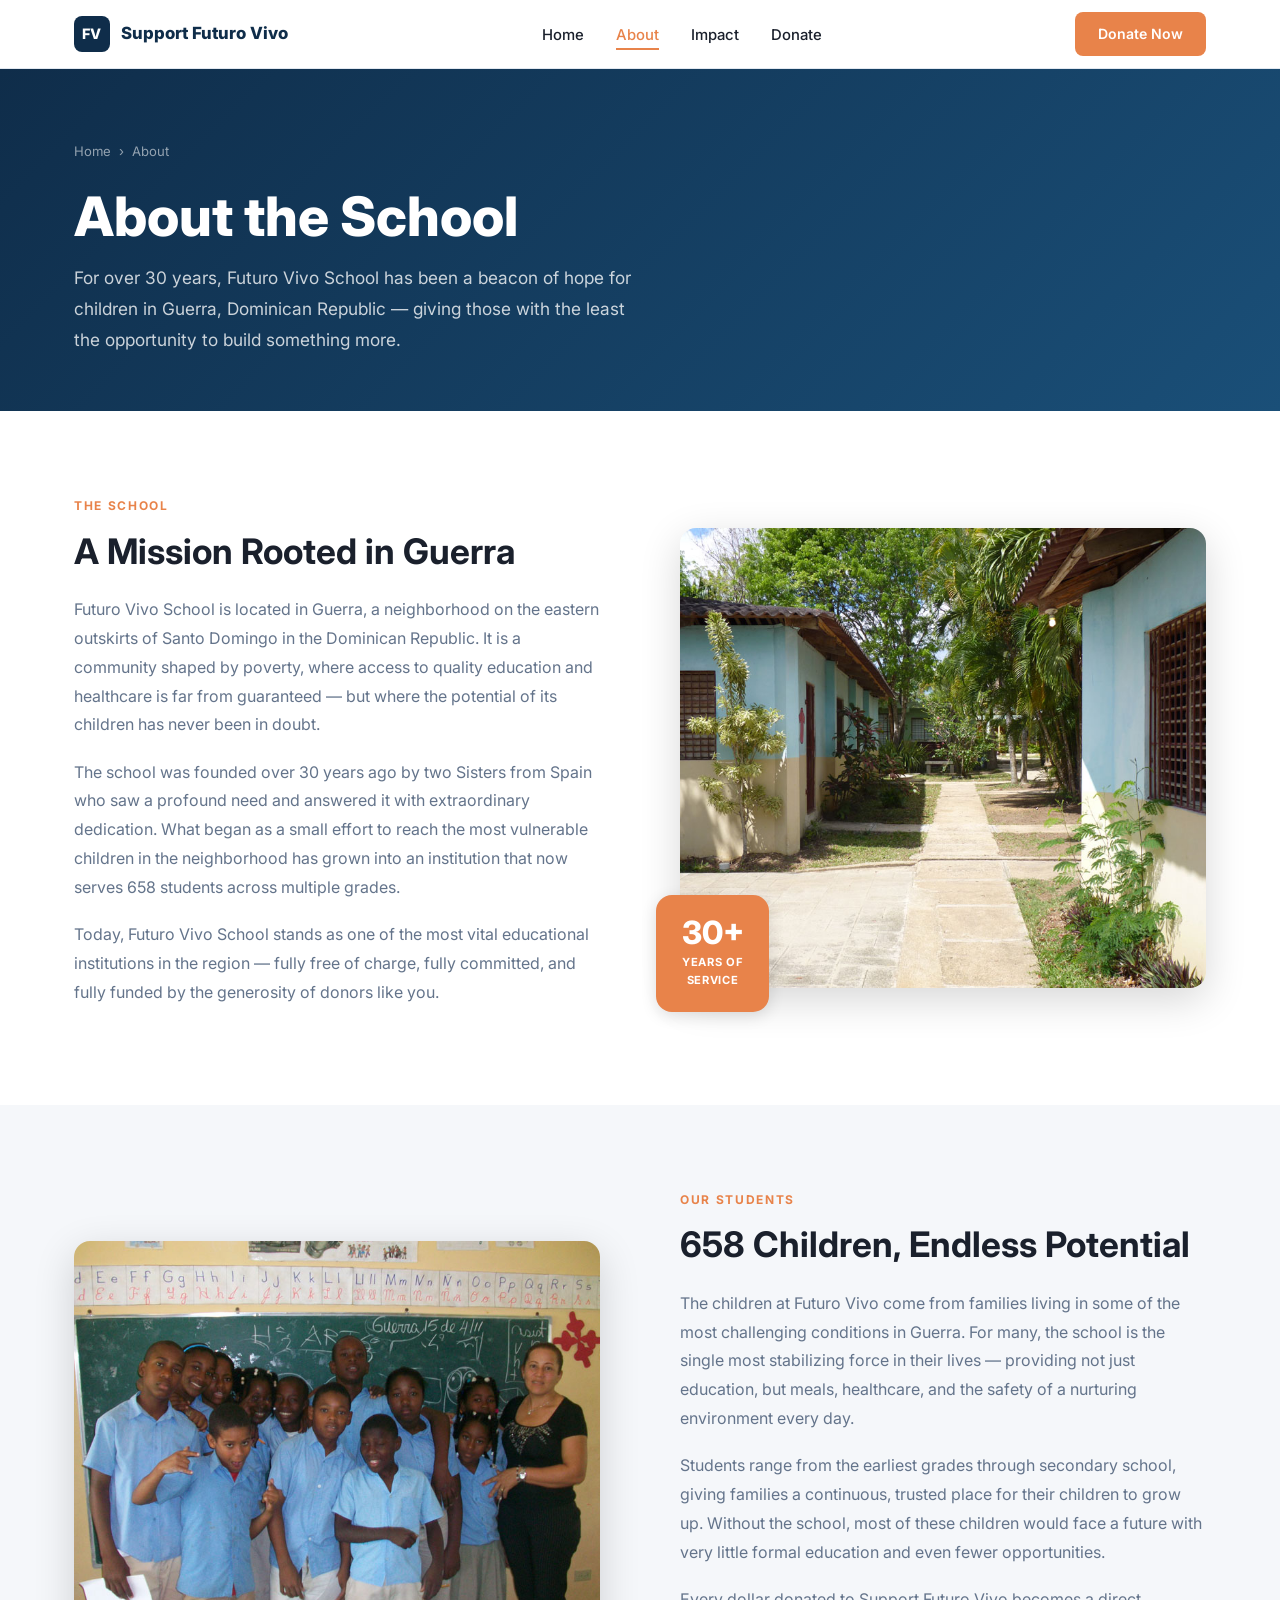
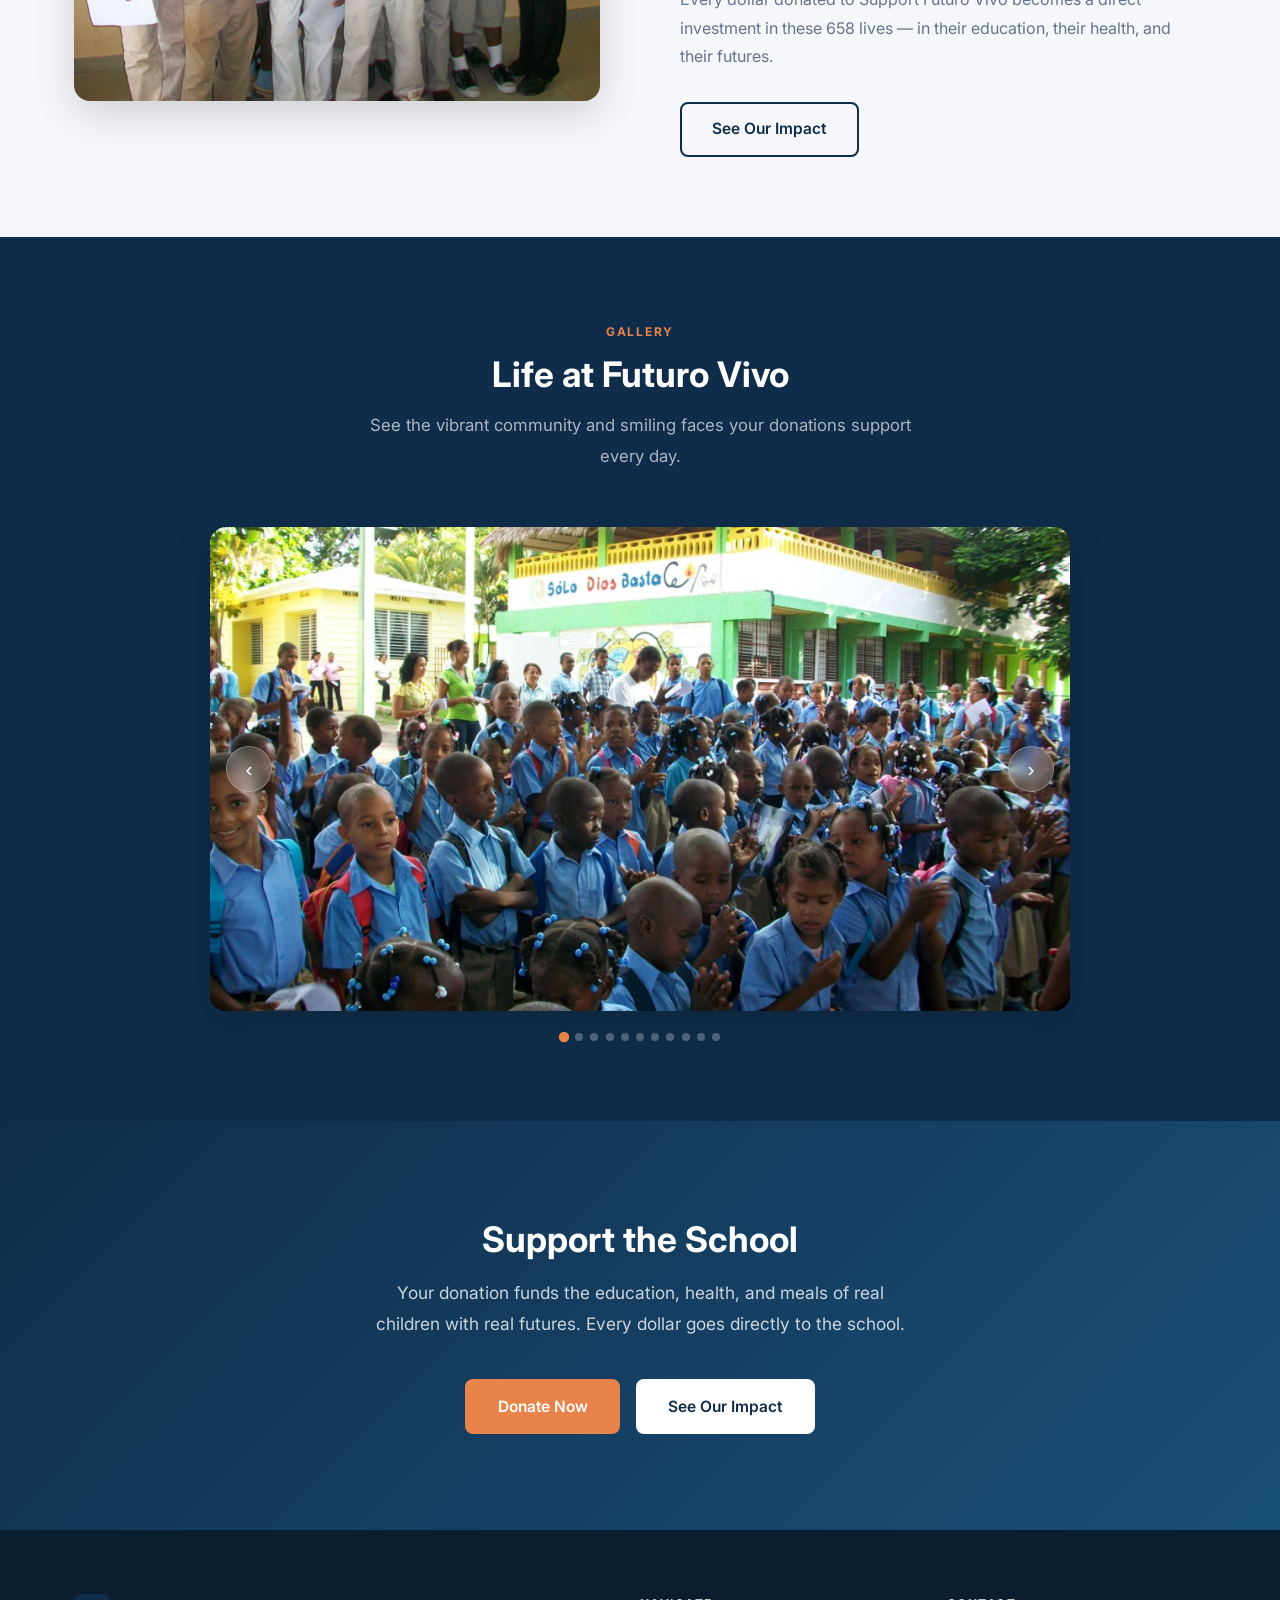
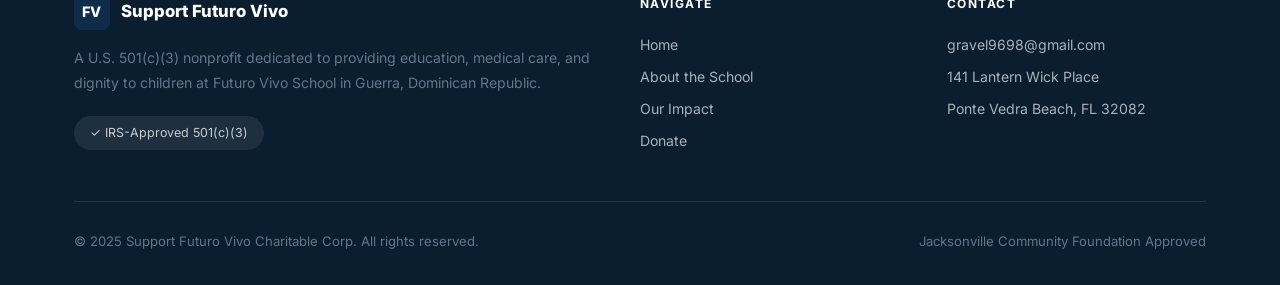
==== about.html @ 428c505d "first-draft" ====
<!DOCTYPE html>
<html lang="en">
<head>
  <meta charset="UTF-8">
  <meta name="viewport" content="width=device-width, initial-scale=1.0">
  <title>About — Support Futuro Vivo</title>
  <meta name="description" content="Learn about Futuro Vivo School in Guerra, Dominican Republic — over 30 years of free education, healthcare, and hope for 658 children in need.">
  <link rel="preconnect" href="https://fonts.googleapis.com">
  <link rel="preconnect" href="https://fonts.gstatic.com" crossorigin>
  <link href="https://fonts.googleapis.com/css2?family=Inter:wght@400;500;600;700;800&display=swap" rel="stylesheet">
  <link rel="stylesheet" href="css/style.css">
</head>
<body>

  <!-- ========== NAVIGATION ========== -->
  <nav class="nav" id="nav">
    <div class="container nav-inner">
      <a href="index.html" class="nav-logo">
        <div class="logo-mark">FV</div>
        Support Futuro Vivo
      </a>
      <ul class="nav-links">
        <li><a href="index.html">Home</a></li>
        <li><a href="about.html">About</a></li>
        <li><a href="impact.html">Impact</a></li>
        <li><a href="donate.html">Donate</a></li>
      </ul>
      <a href="donate.html" class="btn btn-primary nav-cta">Donate Now</a>
      <button class="hamburger" aria-label="Toggle menu">
        <span></span><span></span><span></span>
      </button>
    </div>
  </nav>

  <div class="mobile-nav" id="mobile-nav">
    <ul>
      <li><a href="index.html">Home</a></li>
      <li><a href="about.html">About</a></li>
      <li><a href="impact.html">Impact</a></li>
      <li><a href="donate.html">Donate</a></li>
    </ul>
    <a href="donate.html" class="btn btn-primary mobile-donate">Donate Now</a>
  </div>

  <!-- ========== PAGE HERO ========== -->
  <section class="page-hero">
    <div class="container">
      <nav class="breadcrumb" aria-label="Breadcrumb">
        <a href="index.html">Home</a>
        <span>›</span>
        <span>About</span>
      </nav>
      <h1>About the School</h1>
      <p>For over 30 years, Futuro Vivo School has been a beacon of hope for children in Guerra, Dominican Republic — giving those with the least the opportunity to build something more.</p>
    </div>
  </section>

  <!-- ========== THE SCHOOL ========== -->
  <section class="section">
    <div class="container">
      <div class="about-grid">
        <div class="about-text fade-in">
          <span class="eyebrow">The School</span>
          <h2>A Mission Rooted in Guerra</h2>
          <p>Futuro Vivo School is located in Guerra, a neighborhood on the eastern outskirts of Santo Domingo in the Dominican Republic. It is a community shaped by poverty, where access to quality education and healthcare is far from guaranteed — but where the potential of its children has never been in doubt.</p>
          <p>The school was founded over 30 years ago by two Sisters from Spain who saw a profound need and answered it with extraordinary dedication. What began as a small effort to reach the most vulnerable children in the neighborhood has grown into an institution that now serves 658 students across multiple grades.</p>
          <p>Today, Futuro Vivo School stands as one of the most vital educational institutions in the region — fully free of charge, fully committed, and fully funded by the generosity of donors like you.</p>
        </div>
        <div class="about-image fade-in">
          <img src="photos/campus/buildings.jpg" alt="Futuro Vivo School campus in Guerra, Dominican Republic">
          <div class="about-badge">
            <div class="big">30+</div>
            <div class="small">Years of<br>Service</div>
          </div>
        </div>
      </div>
    </div>
  </section>

  <!-- ========== THE STUDENTS ========== -->
  <section class="section section-alt">
    <div class="container">
      <div class="about-grid">
        <div class="about-image fade-in">
          <img src="photos/students/students_4.jpg" alt="Students at Futuro Vivo School">
        </div>
        <div class="about-text fade-in">
          <span class="eyebrow">Our Students</span>
          <h2>658 Children, Endless Potential</h2>
          <p>The children at Futuro Vivo come from families living in some of the most challenging conditions in Guerra. For many, the school is the single most stabilizing force in their lives — providing not just education, but meals, healthcare, and the safety of a nurturing environment every day.</p>
          <p>Students range from the earliest grades through secondary school, giving families a continuous, trusted place for their children to grow up. Without the school, most of these children would face a future with very little formal education and even fewer opportunities.</p>
          <p>Every dollar donated to Support Futuro Vivo becomes a direct investment in these 658 lives — in their education, their health, and their futures.</p>
          <a href="impact.html" class="btn btn-outline">See Our Impact</a>
        </div>
      </div>
    </div>
  </section>

  <!-- ========== PHOTO SLIDESHOW ========== -->
  <section class="slideshow-section">
    <div class="container">
      <div class="section-header fade-in">
        <span class="eyebrow">Gallery</span>
        <h2>Life at Futuro Vivo</h2>
        <p>See the vibrant community and smiling faces your donations support every day.</p>
      </div>
      <div class="slideshow-wrap">
        <div class="slideshow-container">
          <div class="slide active"><img src="photos/students/students_1.JPG"  alt="Students at Futuro Vivo School"></div>
          <div class="slide"><img src="photos/students/students_2.JPG"         alt="Students at Futuro Vivo School"></div>
          <div class="slide"><img src="photos/students/students_3.jpg"         alt="Students at Futuro Vivo School"></div>
          <div class="slide"><img src="photos/students/students_4.jpg"         alt="Students at Futuro Vivo School"></div>
          <div class="slide"><img src="photos/students/students_5.jpg"         alt="Students at Futuro Vivo School"></div>
          <div class="slide"><img src="photos/campus/buildings.jpg"            alt="Futuro Vivo School campus"></div>
          <div class="slide"><img src="photos/campus/building.jpg"             alt="Futuro Vivo School building"></div>
          <div class="slide"><img src="photos/campus/courtyard.JPG"            alt="Futuro Vivo School courtyard"></div>
          <div class="slide"><img src="photos/campus/tall_building.jpg"        alt="Futuro Vivo School"></div>
          <div class="slide"><img src="photos/other/2_kids.jpg"                alt="Children at Futuro Vivo"></div>
          <div class="slide"><img src="photos/other/kids_playing.JPG"          alt="Children playing at Futuro Vivo"></div>
          <button class="slide-btn slide-prev" aria-label="Previous photo">&#8249;</button>
          <button class="slide-btn slide-next" aria-label="Next photo">&#8250;</button>
        </div>
        <div class="slide-dots">
          <button class="dot active" aria-label="Photo 1"></button>
          <button class="dot" aria-label="Photo 2"></button>
          <button class="dot" aria-label="Photo 3"></button>
          <button class="dot" aria-label="Photo 4"></button>
          <button class="dot" aria-label="Photo 5"></button>
          <button class="dot" aria-label="Photo 6"></button>
          <button class="dot" aria-label="Photo 7"></button>
          <button class="dot" aria-label="Photo 8"></button>
          <button class="dot" aria-label="Photo 9"></button>
          <button class="dot" aria-label="Photo 10"></button>
          <button class="dot" aria-label="Photo 11"></button>
        </div>
      </div>
    </div>
  </section>

  <!-- ========== CTA ========== -->
  <section class="cta-section">
    <div class="container fade-in">
      <h2>Support the School</h2>
      <p>Your donation funds the education, health, and meals of real children with real futures. Every dollar goes directly to the school.</p>
      <div class="cta-buttons">
        <a href="donate.html" class="btn btn-primary">Donate Now</a>
        <a href="impact.html" class="btn btn-white">See Our Impact</a>
      </div>
    </div>
  </section>

  <!-- ========== FOOTER ========== -->
  <footer class="footer">
    <div class="container">
      <div class="footer-grid">
        <div class="footer-brand">
          <a href="index.html" class="nav-logo">
            <div class="logo-mark">FV</div>
            Support Futuro Vivo
          </a>
          <p>A U.S. 501(c)(3) nonprofit dedicated to providing education, medical care, and dignity to children at Futuro Vivo School in Guerra, Dominican Republic.</p>
          <span class="nonprofit-badge">✓ IRS-Approved 501(c)(3)</span>
        </div>
        <div>
          <h4>Navigate</h4>
          <ul>
            <li><a href="index.html">Home</a></li>
            <li><a href="about.html">About the School</a></li>
            <li><a href="impact.html">Our Impact</a></li>
            <li><a href="donate.html">Donate</a></li>
          </ul>
        </div>
        <div>
          <h4>Contact</h4>
          <ul>
            <li><a href="mailto:gravel9698@gmail.com">gravel9698@gmail.com</a></li>
            <li>141 Lantern Wick Place</li>
            <li>Ponte Vedra Beach, FL 32082</li>
          </ul>
        </div>
      </div>
      <div class="footer-bottom">
        <p>&copy; 2025 Support Futuro Vivo Charitable Corp. All rights reserved.</p>
        <p>Jacksonville Community Foundation Approved</p>
      </div>
    </div>
  </footer>

  <script src="js/main.js"></script>
</body>
</html>
---- css/style.css ----
/* ============================================
   SUPPORT FUTURO VIVO — Stylesheet
   ============================================ */

/* Reset & Base */
*, *::before, *::after { box-sizing: border-box; margin: 0; padding: 0; }

:root {
  --primary:        #0f2d4a;
  --primary-light:  #1a4f78;
  --accent:         #e8834a;
  --accent-dark:    #cf6b35;
  --bg-light:       #f5f7fa;
  --bg-white:       #ffffff;
  --text-dark:      #1a202c;
  --text-muted:     #64748b;
  --border:         #e2e8f0;
  --shadow-sm:      0 1px 4px rgba(0,0,0,0.08);
  --shadow-md:      0 4px 16px rgba(0,0,0,0.12);
  --shadow-lg:      0 12px 40px rgba(0,0,0,0.16);
  --radius:         8px;
  --radius-lg:      16px;
  --transition:     0.28s ease;
  --max-width:      1180px;
}

html { scroll-behavior: smooth; }

body {
  font-family: 'Inter', -apple-system, BlinkMacSystemFont, 'Segoe UI', sans-serif;
  color: var(--text-dark);
  background: var(--bg-white);
  line-height: 1.65;
  font-size: 16px;
  -webkit-font-smoothing: antialiased;
}

img { max-width: 100%; height: auto; display: block; }
a { color: inherit; text-decoration: none; }

h1 { font-size: clamp(2rem, 5vw, 3.4rem); font-weight: 800; line-height: 1.15; }
h2 { font-size: clamp(1.5rem, 3vw, 2.2rem); font-weight: 700; line-height: 1.25; }
h3 { font-size: clamp(1.05rem, 2vw, 1.25rem); font-weight: 600; }
p  { color: var(--text-muted); line-height: 1.8; }

.container { max-width: var(--max-width); margin: 0 auto; padding: 0 1.5rem; }
.section    { padding: 5rem 0; }
.section-alt { background: var(--bg-light); }

/* ---- Buttons ---- */
.btn {
  display: inline-flex;
  align-items: center;
  gap: .5rem;
  padding: .8rem 1.9rem;
  border-radius: var(--radius);
  font-weight: 600;
  font-size: .97rem;
  cursor: pointer;
  transition: var(--transition);
  border: 2px solid transparent;
  white-space: nowrap;
}
.btn-primary  { background: var(--accent); color: #fff; }
.btn-primary:hover { background: var(--accent-dark); transform: translateY(-2px); box-shadow: var(--shadow-md); }
.btn-outline  { border-color: var(--primary); color: var(--primary); background: transparent; }
.btn-outline:hover { background: var(--primary); color: #fff; transform: translateY(-2px); }
.btn-white    { background: #fff; color: var(--primary); }
.btn-white:hover { background: var(--bg-light); transform: translateY(-2px); box-shadow: var(--shadow-sm); }

/* ---- Section header ---- */
.section-header { text-align: center; margin-bottom: 3.5rem; }
.eyebrow {
  display: inline-block;
  text-transform: uppercase;
  letter-spacing: .14em;
  font-size: .75rem;
  font-weight: 700;
  color: var(--accent);
  margin-bottom: .65rem;
}
.section-header h2 { color: var(--text-dark); margin-bottom: .9rem; }
.section-header p  { max-width: 580px; margin: 0 auto; font-size: 1.05rem; }

/* ---- Fade-in on scroll ---- */
.fade-in {
  opacity: 0;
  transform: translateY(22px);
  transition: opacity .6s ease, transform .6s ease;
}
.fade-in.visible { opacity: 1; transform: translateY(0); }


/* ============================================
   NAVIGATION
   ============================================ */
.nav {
  position: sticky;
  top: 0;
  z-index: 200;
  background: rgba(255,255,255,.96);
  backdrop-filter: blur(12px);
  border-bottom: 1px solid var(--border);
  transition: box-shadow var(--transition);
}
.nav.scrolled { box-shadow: var(--shadow-md); }

.nav-inner {
  display: flex;
  align-items: center;
  justify-content: space-between;
  height: 68px;
}

.nav-logo {
  display: flex;
  align-items: center;
  gap: .7rem;
  font-weight: 800;
  font-size: 1.05rem;
  color: var(--primary);
  flex-shrink: 0;
}
.logo-mark {
  width: 36px; height: 36px;
  background: var(--primary);
  border-radius: 8px;
  display: flex;
  align-items: center;
  justify-content: center;
  color: #fff;
  font-size: .9rem;
  font-weight: 800;
  letter-spacing: .02em;
  flex-shrink: 0;
}

.nav-links {
  display: flex;
  align-items: center;
  gap: 2rem;
  list-style: none;
}
.nav-links a {
  font-weight: 500;
  font-size: .93rem;
  color: var(--text-dark);
  transition: color var(--transition);
  position: relative;
  padding-bottom: 2px;
}
.nav-links a::after {
  content: '';
  position: absolute;
  bottom: -4px; left: 0;
  width: 0; height: 2px;
  background: var(--accent);
  transition: width var(--transition);
}
.nav-links a:hover,
.nav-links a.active { color: var(--accent); }
.nav-links a:hover::after,
.nav-links a.active::after { width: 100%; }

.nav-cta { padding: .55rem 1.3rem; font-size: .88rem; }

/* Hamburger */
.hamburger {
  display: none;
  flex-direction: column;
  gap: 5px;
  cursor: pointer;
  padding: 6px;
  background: none;
  border: none;
}
.hamburger span {
  display: block;
  width: 23px; height: 2px;
  background: var(--text-dark);
  transition: var(--transition);
  border-radius: 2px;
}
.hamburger.open span:nth-child(1) { transform: translateY(7px) rotate(45deg); }
.hamburger.open span:nth-child(2) { opacity: 0; }
.hamburger.open span:nth-child(3) { transform: translateY(-7px) rotate(-45deg); }

/* Mobile Nav */
.mobile-nav {
  display: none;
  position: fixed;
  top: 68px; left: 0; right: 0;
  background: #fff;
  border-bottom: 1px solid var(--border);
  z-index: 199;
  padding: 1.25rem 1.5rem 1.75rem;
  box-shadow: var(--shadow-lg);
}
.mobile-nav.open { display: block; }
.mobile-nav ul { list-style: none; display: flex; flex-direction: column; gap: .25rem; }
.mobile-nav a {
  display: block;
  padding: .7rem 1rem;
  font-weight: 500;
  font-size: .98rem;
  border-radius: var(--radius);
  transition: background var(--transition);
}
.mobile-nav a:hover,
.mobile-nav a.active { background: var(--bg-light); color: var(--accent); }
.mobile-donate { margin-top: 1rem; display: block; text-align: center; }


/* ============================================
   HERO
   ============================================ */
.hero {
  position: relative;
  min-height: 92vh;
  display: flex;
  align-items: center;
  background: var(--primary);
  overflow: hidden;
}
.hero-bg {
  position: absolute; inset: 0;
  background-image: url('../photos/students/students_2.JPG');
  background-size: cover;
  background-position: center 30%;
  opacity: .32;
}
.hero-content {
  position: relative;
  z-index: 1;
  color: #fff;
  max-width: 680px;
  padding: 4rem 0;
}
.hero-content .eyebrow { color: var(--accent); margin-bottom: 1.4rem; font-size: .8rem; }
.hero-content h1 { color: #fff; margin-bottom: 1.4rem; }
.hero-content p  {
  font-size: 1.15rem;
  color: rgba(255,255,255,.82);
  margin-bottom: 2.5rem;
  max-width: 520px;
}
.hero-buttons { display: flex; gap: 1rem; flex-wrap: wrap; }


/* ============================================
   STATS BAR
   ============================================ */
.stats-bar {
  background: var(--primary-light);
  padding: 2.25rem 0;
}
.stats-grid {
  display: grid;
  grid-template-columns: repeat(4, 1fr);
  gap: 1rem;
  text-align: center;
}
.stat-item .number {
  font-size: 2.1rem;
  font-weight: 800;
  color: var(--accent);
  line-height: 1;
  margin-bottom: .3rem;
}
.stat-item .label {
  font-size: .78rem;
  color: rgba(255,255,255,.72);
  font-weight: 600;
  text-transform: uppercase;
  letter-spacing: .06em;
}


/* ============================================
   ABOUT
   ============================================ */
.about-grid {
  display: grid;
  grid-template-columns: 1fr 1fr;
  gap: 5rem;
  align-items: center;
}
.about-text .eyebrow { margin-bottom: .8rem; }
.about-text h2  { color: var(--text-dark); margin-bottom: 1.4rem; }
.about-text p   { margin-bottom: 1.15rem; }
.about-text .btn { margin-top: .75rem; }

.about-image { position: relative; }
.about-image img {
  border-radius: var(--radius-lg);
  width: 100%; height: 460px;
  object-fit: cover;
  box-shadow: var(--shadow-lg);
}
.about-badge {
  position: absolute;
  bottom: -1.5rem; left: -1.5rem;
  background: var(--accent);
  color: #fff;
  padding: 1.4rem 1.6rem;
  border-radius: var(--radius-lg);
  text-align: center;
  box-shadow: var(--shadow-md);
}
.about-badge .big   { font-size: 2rem; font-weight: 800; line-height: 1; }
.about-badge .small { font-size: .7rem; font-weight: 700; text-transform: uppercase; letter-spacing: .06em; margin-top: .2rem; }


/* ============================================
   PROGRAMS
   ============================================ */
.programs-grid {
  display: grid;
  grid-template-columns: repeat(auto-fit, minmax(240px, 1fr));
  gap: 1.5rem;
}
.program-card {
  background: #fff;
  border-radius: var(--radius-lg);
  padding: 2rem;
  box-shadow: var(--shadow-sm);
  border: 1px solid var(--border);
  transition: transform var(--transition), box-shadow var(--transition);
}
.program-card:hover { transform: translateY(-5px); box-shadow: var(--shadow-md); }
.program-icon {
  width: 54px; height: 54px;
  background: #fef0e6;
  border-radius: 12px;
  display: flex;
  align-items: center;
  justify-content: center;
  font-size: 1.4rem;
  margin-bottom: 1.2rem;
}
.program-card h3 { color: var(--text-dark); margin-bottom: .65rem; }


/* ============================================
   PROGRAM FEATURES (homepage what-we-do)
   ============================================ */
.program-feature {
  display: grid;
  grid-template-columns: 1fr 1fr;
  gap: 4rem;
  align-items: center;
  padding: 3.5rem 0;
  border-bottom: 1px solid var(--border);
}
.program-feature:last-child { border-bottom: none; }
.program-feature.reverse .program-feature-media { order: 2; }
.program-feature.reverse .program-feature-text  { order: 1; }

.program-feature-media .slideshow-wrap { max-width: unset; margin: 0; }
.program-feature-media .slideshow-container { box-shadow: var(--shadow-md); }

.program-feature-text .eyebrow { margin-bottom: .75rem; }
.program-feature-text h2 { color: var(--text-dark); margin-bottom: 1.1rem; }

.program-feature .slide-dots .dot { background: var(--border); }
.program-feature .slide-dots .dot.active { background: var(--accent); }


/* ============================================
   SLIDESHOW
   ============================================ */
.slideshow-section {
  background: var(--primary);
  padding: 5rem 0;
}
.slideshow-section .section-header h2 { color: #fff; }
.slideshow-section .section-header p  { color: rgba(255,255,255,.65); }

.slideshow-wrap {
  position: relative;
  max-width: 860px;
  margin: 0 auto;
}
.slideshow-container {
  position: relative;
  border-radius: var(--radius-lg);
  overflow: hidden;
  box-shadow: var(--shadow-lg);
  aspect-ratio: 16 / 9;
  background: #000;
}
.slide {
  position: absolute; inset: 0;
  opacity: 0;
  transition: opacity .85s ease;
}
.slide.active { opacity: 1; }
.slide img { width: 100%; height: 100%; object-fit: cover; }

.slide-btn {
  position: absolute;
  top: 50%; transform: translateY(-50%);
  z-index: 10;
  background: rgba(255,255,255,.18);
  backdrop-filter: blur(6px);
  border: 1px solid rgba(255,255,255,.25);
  color: #fff;
  width: 46px; height: 46px;
  border-radius: 50%;
  cursor: pointer;
  font-size: 1.3rem;
  display: flex;
  align-items: center;
  justify-content: center;
  transition: background var(--transition);
}
.slide-btn:hover { background: rgba(255,255,255,.32); }
.slide-prev { left: 1rem; }
.slide-next { right: 1rem; }

.slide-dots {
  display: flex;
  justify-content: center;
  gap: .45rem;
  margin-top: 1.4rem;
  flex-wrap: wrap;
}
.dot {
  width: 8px; height: 8px;
  border-radius: 50%;
  background: rgba(255,255,255,.28);
  cursor: pointer;
  transition: background var(--transition), transform var(--transition);
  border: none;
}
.dot.active { background: var(--accent); transform: scale(1.3); }


/* ============================================
   CTA BAND
   ============================================ */
.cta-section {
  background: linear-gradient(135deg, var(--primary) 0%, var(--primary-light) 100%);
  color: #fff;
  text-align: center;
  padding: 6rem 0;
}
.cta-section h2 { color: #fff; margin-bottom: 1rem; }
.cta-section p  { color: rgba(255,255,255,.78); font-size: 1.08rem; max-width: 540px; margin: 0 auto 2.5rem; }
.cta-buttons    { display: flex; gap: 1rem; justify-content: center; flex-wrap: wrap; }


/* ============================================
   FOOTER
   ============================================ */
.footer {
  background: #0b1e30;
  color: rgba(255,255,255,.65);
  padding: 4rem 0 2rem;
}
.footer-grid {
  display: grid;
  grid-template-columns: 2fr 1fr 1fr;
  gap: 3rem;
  margin-bottom: 3rem;
}
.footer-brand .nav-logo { color: #fff; margin-bottom: 1rem; }
.footer-brand p { font-size: .88rem; line-height: 1.75; margin-bottom: 1.25rem; }

.footer h4 {
  color: #fff;
  font-size: .75rem;
  text-transform: uppercase;
  letter-spacing: .12em;
  margin-bottom: 1.2rem;
}
.footer ul { list-style: none; display: flex; flex-direction: column; gap: .55rem; }
.footer ul li, .footer ul a { font-size: .88rem; transition: color var(--transition); }
.footer ul a:hover { color: #fff; }

.footer-bottom {
  border-top: 1px solid rgba(255,255,255,.1);
  padding-top: 1.75rem;
  display: flex;
  justify-content: space-between;
  align-items: center;
  font-size: .82rem;
  flex-wrap: wrap;
  gap: .75rem;
}
.nonprofit-badge {
  display: inline-flex;
  align-items: center;
  gap: .5rem;
  background: rgba(255,255,255,.08);
  padding: .45rem 1rem;
  border-radius: 100px;
  font-size: .78rem;
  color: rgba(255,255,255,.75);
}


/* ============================================
   PAGE HERO (inner pages)
   ============================================ */
.page-hero {
  background: linear-gradient(135deg, var(--primary) 0%, var(--primary-light) 100%);
  padding: 4.5rem 0 3.5rem;
}
.page-hero h1 { color: #fff; margin-bottom: .9rem; }
.page-hero p  { color: rgba(255,255,255,.78); font-size: 1.08rem; max-width: 580px; }

.breadcrumb {
  display: flex;
  align-items: center;
  gap: .5rem;
  font-size: .82rem;
  color: rgba(255,255,255,.55);
  margin-bottom: 1.4rem;
}
.breadcrumb a { color: rgba(255,255,255,.55); transition: color var(--transition); }
.breadcrumb a:hover { color: rgba(255,255,255,.9); }


/* ============================================
   BOARD PAGE
   ============================================ */
.board-grid {
  display: grid;
  grid-template-columns: repeat(auto-fill, minmax(270px, 1fr));
  gap: 2rem;
}
.board-card {
  background: #fff;
  border-radius: var(--radius-lg);
  overflow: hidden;
  box-shadow: var(--shadow-sm);
  border: 1px solid var(--border);
  transition: transform var(--transition), box-shadow var(--transition);
}
.board-card:hover { transform: translateY(-5px); box-shadow: var(--shadow-md); }

.board-avatar {
  height: 200px;
  background: linear-gradient(135deg, var(--primary) 0%, var(--primary-light) 100%);
  display: flex;
  align-items: center;
  justify-content: center;
  font-size: 3.5rem;
  font-weight: 800;
  color: rgba(255,255,255,.85);
  letter-spacing: .04em;
}
.board-avatar.placeholder {
  background: var(--bg-light);
  color: var(--border);
  font-size: 2.5rem;
}
.board-body { padding: 1.5rem; }
.board-body h3 { color: var(--text-dark); margin-bottom: .25rem; }
.board-role {
  color: var(--accent);
  font-weight: 600;
  font-size: .8rem;
  text-transform: uppercase;
  letter-spacing: .07em;
  margin-bottom: .75rem;
}
.board-body p { font-size: .9rem; }

.board-placeholder .board-body h3 { color: var(--text-muted); }


/* ============================================
   IMPACT PAGE
   ============================================ */
.impact-stats-grid {
  display: grid;
  grid-template-columns: repeat(auto-fit, minmax(190px, 1fr));
  gap: 1.5rem;
}
.impact-stat-card {
  background: #fff;
  border-radius: var(--radius-lg);
  padding: 2.25rem 1.75rem;
  text-align: center;
  box-shadow: var(--shadow-sm);
  border: 1px solid var(--border);
  transition: transform var(--transition), box-shadow var(--transition);
}
.impact-stat-card:hover { transform: translateY(-4px); box-shadow: var(--shadow-md); }
.impact-stat-card .number {
  font-size: 2.8rem;
  font-weight: 800;
  color: var(--primary);
  line-height: 1;
  margin-bottom: .5rem;
}
.impact-stat-card .label { font-weight: 700; color: var(--text-dark); font-size: .95rem; }
.impact-stat-card .desc  { font-size: .82rem; margin-top: .4rem; }

/* Program detail rows */
.program-row {
  display: grid;
  grid-template-columns: 1fr 1fr;
  gap: 4rem;
  align-items: center;
  padding: 4rem 0;
  border-bottom: 1px solid var(--border);
}
.program-row:last-child { border-bottom: none; }
.program-row.reverse .program-row-img { order: 2; }
.program-row.reverse .program-row-text { order: 1; }

.program-row-img {
  border-radius: var(--radius-lg);
  overflow: hidden;
  box-shadow: var(--shadow-md);
}
.program-row-img img { width: 100%; height: 320px; object-fit: cover; }

.program-row-text .eyebrow { margin-bottom: .75rem; }
.program-row-text h2 { color: var(--text-dark); margin-bottom: 1.1rem; }

/* Photo grid */
.photo-grid {
  display: grid;
  grid-template-columns: repeat(auto-fill, minmax(260px, 1fr));
  gap: .9rem;
}
.photo-grid-item {
  aspect-ratio: 4 / 3;
  overflow: hidden;
  border-radius: var(--radius);
  cursor: pointer;
}
.photo-grid-item img {
  width: 100%; height: 100%;
  object-fit: cover;
  transition: transform .45s ease;
}
.photo-grid-item:hover img { transform: scale(1.06); }

/* Lightbox */
.lightbox {
  display: none;
  position: fixed; inset: 0;
  background: rgba(0,0,0,.92);
  z-index: 1000;
  align-items: center;
  justify-content: center;
  padding: 2rem;
}
.lightbox.open { display: flex; }
.lightbox img {
  max-width: 90vw;
  max-height: 88vh;
  border-radius: var(--radius);
  object-fit: contain;
  box-shadow: var(--shadow-lg);
}
.lightbox-close {
  position: absolute;
  top: 1.25rem; right: 1.5rem;
  background: none;
  border: none;
  color: #fff;
  font-size: 2rem;
  cursor: pointer;
  line-height: 1;
  opacity: .75;
  transition: opacity var(--transition);
}
.lightbox-close:hover { opacity: 1; }


/* ============================================
   DONATE PAGE
   ============================================ */
.donate-layout {
  display: grid;
  grid-template-columns: 1.55fr 1fr;
  gap: 3rem;
  align-items: start;
}

.donate-card {
  background: #fff;
  border-radius: var(--radius-lg);
  padding: 2.5rem;
  box-shadow: var(--shadow-sm);
  border: 1px solid var(--border);
}
.donate-card h2 { color: var(--text-dark); margin-bottom: .6rem; }
.donate-card .subtitle { margin-bottom: 2rem; font-size: 1rem; }

.amount-grid {
  display: grid;
  grid-template-columns: repeat(3, 1fr);
  gap: .7rem;
  margin-bottom: 2rem;
}
.amount-btn {
  background: var(--bg-light);
  border: 2px solid var(--border);
  border-radius: var(--radius);
  padding: 1rem .75rem;
  text-align: center;
  cursor: pointer;
  transition: var(--transition);
  font-weight: 700;
  font-size: 1.05rem;
  color: var(--text-dark);
}
.amount-btn:hover, .amount-btn.selected {
  border-color: var(--primary);
  background: #e8f0f8;
  color: var(--primary);
}
.amount-sub {
  font-size: .7rem;
  font-weight: 500;
  color: var(--text-muted);
  display: block;
  margin-top: .2rem;
}
.amount-btn.selected .amount-sub { color: var(--primary-light); }

.divider {
  display: flex;
  align-items: center;
  gap: 1rem;
  margin: 1.5rem 0;
  color: var(--text-muted);
  font-size: .85rem;
}
.divider::before, .divider::after {
  content: '';
  flex: 1;
  height: 1px;
  background: var(--border);
}

.paypal-form { margin-top: .5rem; }
.paypal-btn {
  display: flex;
  align-items: center;
  justify-content: center;
  gap: .75rem;
  width: 100%;
  background: #003087;
  color: #fff;
  border-radius: var(--radius);
  padding: 1.05rem;
  font-weight: 700;
  font-size: 1.05rem;
  transition: var(--transition);
  border: none;
  cursor: pointer;
}
.paypal-btn:hover { background: #002270; transform: translateY(-2px); box-shadow: var(--shadow-md); }
.paypal-logo-img { height: 22px; filter: brightness(0) invert(1); }

.donate-note {
  margin-top: 1.25rem;
  font-size: .82rem;
  color: var(--text-muted);
  text-align: center;
  display: flex;
  align-items: center;
  justify-content: center;
  gap: .4rem;
}

/* Donate sidebar */
.donate-sidebar { display: flex; flex-direction: column; gap: 1.25rem; }

.info-card {
  background: #fff;
  border-radius: var(--radius-lg);
  padding: 1.65rem;
  box-shadow: var(--shadow-sm);
  border: 1px solid var(--border);
}
.info-card h3 { color: var(--text-dark); font-size: 1rem; margin-bottom: .9rem; }
.info-card p, .info-card address {
  font-style: normal;
  font-size: .9rem;
  line-height: 1.75;
  color: var(--text-muted);
}

.tax-badge {
  display: flex;
  align-items: flex-start;
  gap: .75rem;
  background: #edf7ee;
  border-radius: var(--radius);
  padding: 1rem;
  margin-top: 1rem;
}
.tax-badge .icon { font-size: 1.3rem; flex-shrink: 0; margin-top: .1rem; }
.tax-badge p { font-size: .82rem; color: #256325; font-weight: 500; margin: 0; }

.match-list { list-style: none !important; display: flex; flex-direction: column; gap: .4rem !important; }
.match-list li { font-size: .88rem !important; }
.match-list li::before { content: '✓ '; color: #256325; font-weight: 700; }


/* ============================================
   RESPONSIVE
   ============================================ */
@media (max-width: 960px) {
  .about-grid { grid-template-columns: 1fr; gap: 3.5rem; }
  .about-image img { height: 340px; }
  .about-badge { left: 1rem; }

  .program-row { grid-template-columns: 1fr; gap: 2.5rem; }
  .program-row.reverse .program-row-img { order: unset; }
  .program-row.reverse .program-row-text { order: unset; }

  .program-feature { grid-template-columns: 1fr; gap: 2.5rem; }
  .program-feature.reverse .program-feature-media { order: unset; }
  .program-feature.reverse .program-feature-text  { order: unset; }

  .donate-layout { grid-template-columns: 1fr; gap: 2rem; }
  .footer-grid { grid-template-columns: 1fr 1fr; }
  .footer-brand { grid-column: 1 / -1; }
}

@media (max-width: 768px) {
  .nav-links, .nav-cta { display: none; }
  .hamburger { display: flex; }

  .stats-grid { grid-template-columns: repeat(2, 1fr); gap: 1.5rem 1rem; }

  .section { padding: 3.5rem 0; }
  .hero { min-height: 85vh; }
  .cta-section { padding: 4rem 0; }

  .footer-grid { grid-template-columns: 1fr; gap: 2rem; }
  .footer-brand { grid-column: unset; }
  .footer-bottom { flex-direction: column; text-align: center; }

  .amount-grid { grid-template-columns: repeat(2, 1fr); }
}

@media (max-width: 480px) {
  .hero-buttons { flex-direction: column; align-items: flex-start; }
  .cta-buttons  { flex-direction: column; align-items: center; }
  h1 { font-size: 2rem; }
}
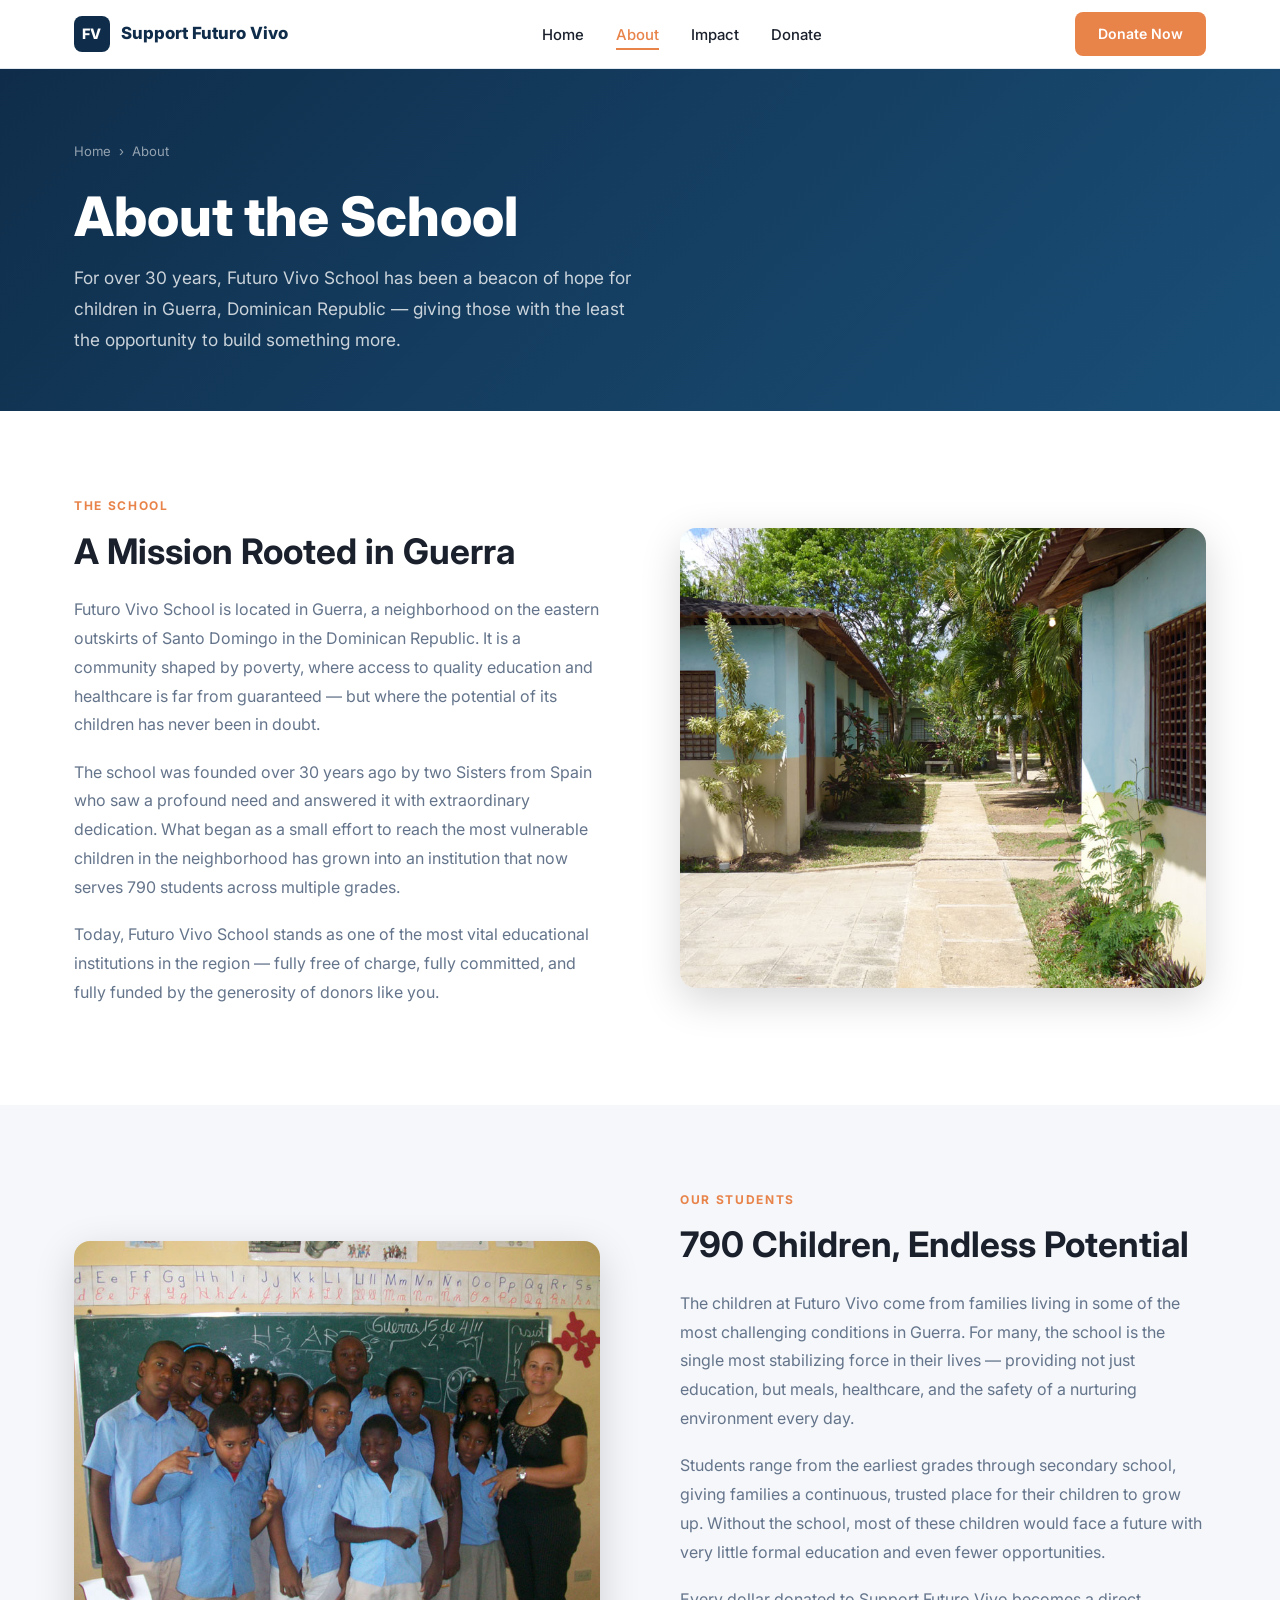
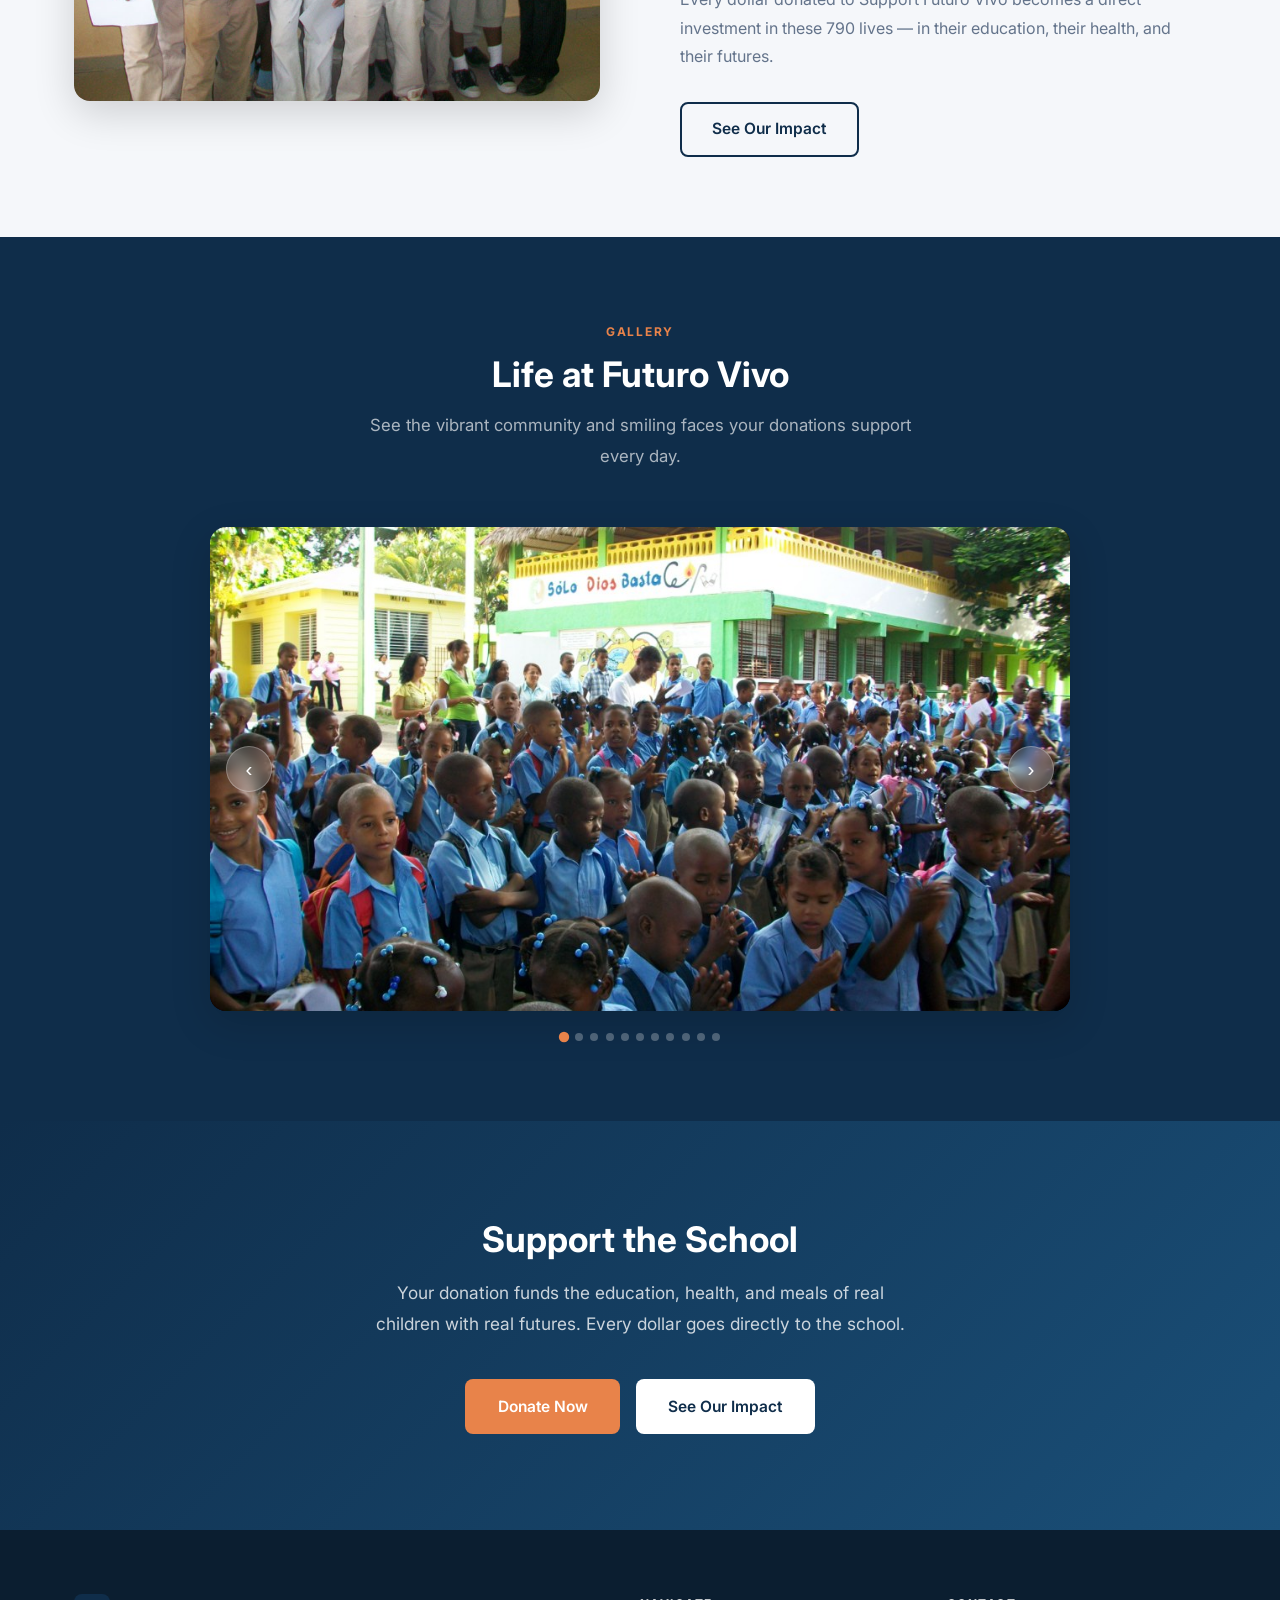
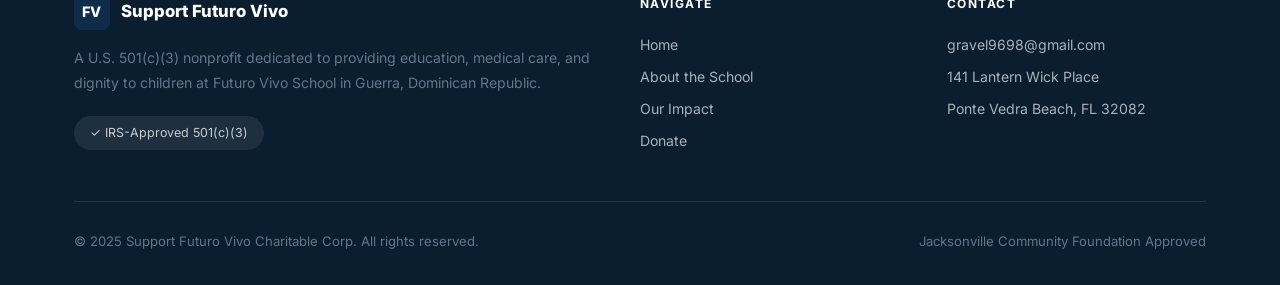
==== commit ef5fc92c: "small update" ====
--- a/about.html
+++ b/about.html
@@ -4,7 +4,7 @@
   <meta charset="UTF-8">
   <meta name="viewport" content="width=device-width, initial-scale=1.0">
   <title>About — Support Futuro Vivo</title>
-  <meta name="description" content="Learn about Futuro Vivo School in Guerra, Dominican Republic — over 30 years of free education, healthcare, and hope for 658 children in need.">
+  <meta name="description" content="Learn about Futuro Vivo School in Guerra, Dominican Republic — healthcare, hope, and opportunity for 790 children in need.">
   <link rel="preconnect" href="https://fonts.googleapis.com">
   <link rel="preconnect" href="https://fonts.gstatic.com" crossorigin>
   <link href="https://fonts.googleapis.com/css2?family=Inter:wght@400;500;600;700;800&display=swap" rel="stylesheet">
@@ -63,15 +63,12 @@
           <span class="eyebrow">The School</span>
           <h2>A Mission Rooted in Guerra</h2>
           <p>Futuro Vivo School is located in Guerra, a neighborhood on the eastern outskirts of Santo Domingo in the Dominican Republic. It is a community shaped by poverty, where access to quality education and healthcare is far from guaranteed — but where the potential of its children has never been in doubt.</p>
-          <p>The school was founded over 30 years ago by two Sisters from Spain who saw a profound need and answered it with extraordinary dedication. What began as a small effort to reach the most vulnerable children in the neighborhood has grown into an institution that now serves 658 students across multiple grades.</p>
+          <p>The school was founded over 30 years ago by two Sisters from Spain who saw a profound need and answered it with extraordinary dedication. What began as a small effort to reach the most vulnerable children in the neighborhood has grown into an institution that now serves 790 students across multiple grades.</p>
           <p>Today, Futuro Vivo School stands as one of the most vital educational institutions in the region — fully free of charge, fully committed, and fully funded by the generosity of donors like you.</p>
         </div>
         <div class="about-image fade-in">
           <img src="photos/campus/buildings.jpg" alt="Futuro Vivo School campus in Guerra, Dominican Republic">
-          <div class="about-badge">
-            <div class="big">30+</div>
-            <div class="small">Years of<br>Service</div>
-          </div>
+
         </div>
       </div>
     </div>
@@ -86,10 +83,10 @@
         </div>
         <div class="about-text fade-in">
           <span class="eyebrow">Our Students</span>
-          <h2>658 Children, Endless Potential</h2>
+          <h2>790 Children, Endless Potential</h2>
           <p>The children at Futuro Vivo come from families living in some of the most challenging conditions in Guerra. For many, the school is the single most stabilizing force in their lives — providing not just education, but meals, healthcare, and the safety of a nurturing environment every day.</p>
           <p>Students range from the earliest grades through secondary school, giving families a continuous, trusted place for their children to grow up. Without the school, most of these children would face a future with very little formal education and even fewer opportunities.</p>
-          <p>Every dollar donated to Support Futuro Vivo becomes a direct investment in these 658 lives — in their education, their health, and their futures.</p>
+          <p>Every dollar donated to Support Futuro Vivo becomes a direct investment in these 790 lives — in their education, their health, and their futures.</p>
           <a href="impact.html" class="btn btn-outline">See Our Impact</a>
         </div>
       </div>
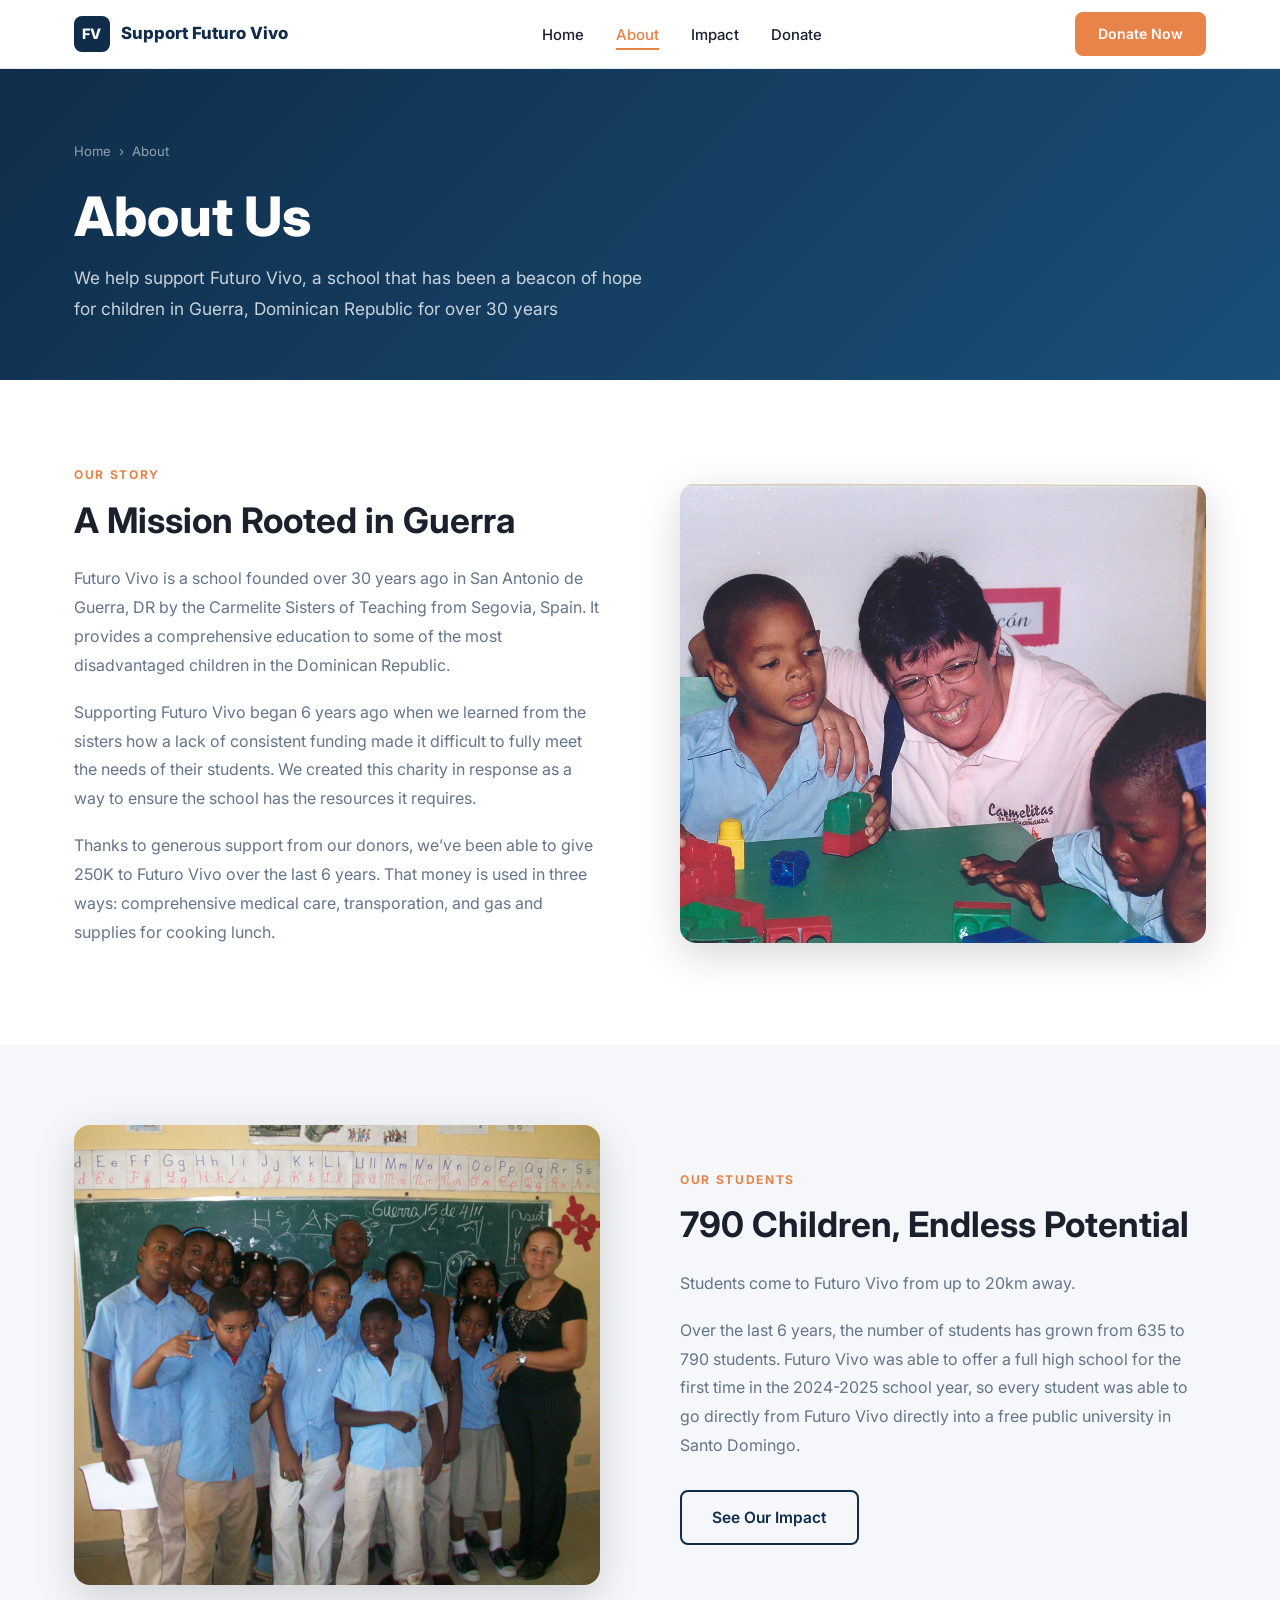
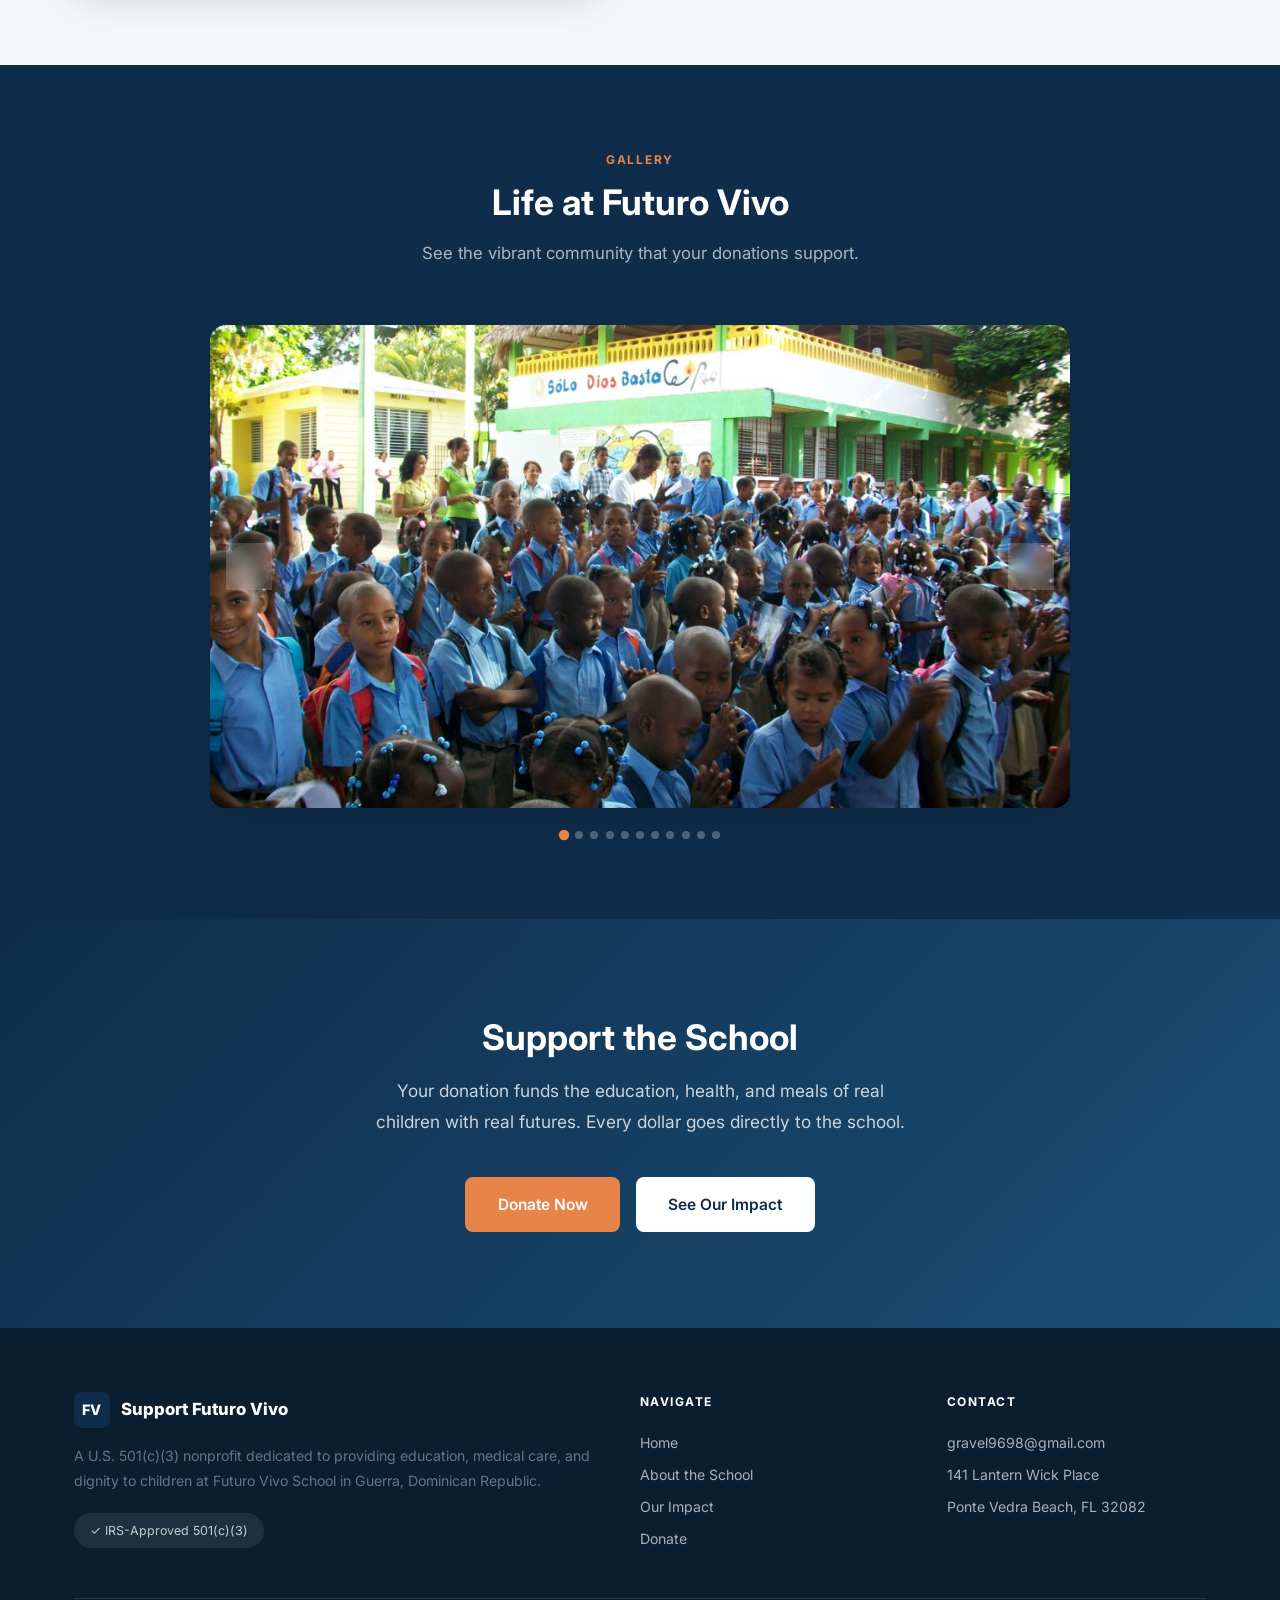
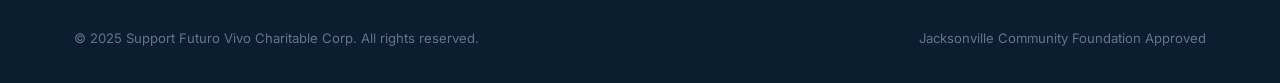
==== commit 38538dcb: "updates to index and about" ====
--- a/about.html
+++ b/about.html
@@ -50,8 +50,8 @@
         <span>›</span>
         <span>About</span>
       </nav>
-      <h1>About the School</h1>
-      <p>For over 30 years, Futuro Vivo School has been a beacon of hope for children in Guerra, Dominican Republic — giving those with the least the opportunity to build something more.</p>
+      <h1>About Us</h1>
+      <p>We help support Futuro Vivo, a school that has been a beacon of hope for children in Guerra, Dominican Republic for over 30 years</p>
     </div>
   </section>
 
@@ -60,14 +60,14 @@
     <div class="container">
       <div class="about-grid">
         <div class="about-text fade-in">
-          <span class="eyebrow">The School</span>
+          <span class="eyebrow">Our Story</span>
           <h2>A Mission Rooted in Guerra</h2>
-          <p>Futuro Vivo School is located in Guerra, a neighborhood on the eastern outskirts of Santo Domingo in the Dominican Republic. It is a community shaped by poverty, where access to quality education and healthcare is far from guaranteed — but where the potential of its children has never been in doubt.</p>
-          <p>The school was founded over 30 years ago by two Sisters from Spain who saw a profound need and answered it with extraordinary dedication. What began as a small effort to reach the most vulnerable children in the neighborhood has grown into an institution that now serves 790 students across multiple grades.</p>
-          <p>Today, Futuro Vivo School stands as one of the most vital educational institutions in the region — fully free of charge, fully committed, and fully funded by the generosity of donors like you.</p>
+          <p>Futuro Vivo is a school founded over 30 years ago in San Antonio de Guerra, DR by the Carmelite Sisters of Teaching from Segovia, Spain. It provides a comprehensive education to some of the most disadvantaged children in the Dominican Republic.</p>
+          <p>Supporting Futuro Vivo began 6 years ago when we learned from the sisters how a lack of consistent funding made it difficult to fully meet the needs of their students. We created this charity in response as a way to ensure the school has the resources it requires.</p>
+          <p>Thanks to generous support from our donors, we’ve been able to give 250K to Futuro Vivo over the last 6 years. That money is used in three ways: comprehensive medical care, transporation, and gas and supplies for cooking lunch.</p>
         </div>
         <div class="about-image fade-in">
-          <img src="photos/campus/buildings.jpg" alt="Futuro Vivo School campus in Guerra, Dominican Republic">
+          <img src="photos/students/students_5.jpg" alt="Students at Futuro Vivo School">
 
         </div>
       </div>
@@ -84,9 +84,8 @@
         <div class="about-text fade-in">
           <span class="eyebrow">Our Students</span>
           <h2>790 Children, Endless Potential</h2>
-          <p>The children at Futuro Vivo come from families living in some of the most challenging conditions in Guerra. For many, the school is the single most stabilizing force in their lives — providing not just education, but meals, healthcare, and the safety of a nurturing environment every day.</p>
-          <p>Students range from the earliest grades through secondary school, giving families a continuous, trusted place for their children to grow up. Without the school, most of these children would face a future with very little formal education and even fewer opportunities.</p>
-          <p>Every dollar donated to Support Futuro Vivo becomes a direct investment in these 790 lives — in their education, their health, and their futures.</p>
+          <p>Students come to Futuro Vivo from up to 20km away.</p>
+          <p>Over the last 6 years, the number of students has grown from 635 to 790 students. Futuro Vivo was able to offer a full high school for the first time in the 2024-2025 school year, so every student was able to go directly from Futuro Vivo directly into a free public university in Santo Domingo.</p>
           <a href="impact.html" class="btn btn-outline">See Our Impact</a>
         </div>
       </div>
@@ -99,7 +98,7 @@
       <div class="section-header fade-in">
         <span class="eyebrow">Gallery</span>
         <h2>Life at Futuro Vivo</h2>
-        <p>See the vibrant community and smiling faces your donations support every day.</p>
+        <p>See the vibrant community that your donations support.</p>
       </div>
       <div class="slideshow-wrap">
         <div class="slideshow-container">
--- a/css/style.css
+++ b/css/style.css
@@ -256,9 +256,11 @@
 }
 .stats-grid {
   display: grid;
-  grid-template-columns: repeat(4, 1fr);
+  grid-template-columns: repeat(3, 1fr);
   gap: 1rem;
   text-align: center;
+  max-width: 720px;
+  margin: 0 auto;
 }
 .stat-item .number {
   font-size: 2.1rem;
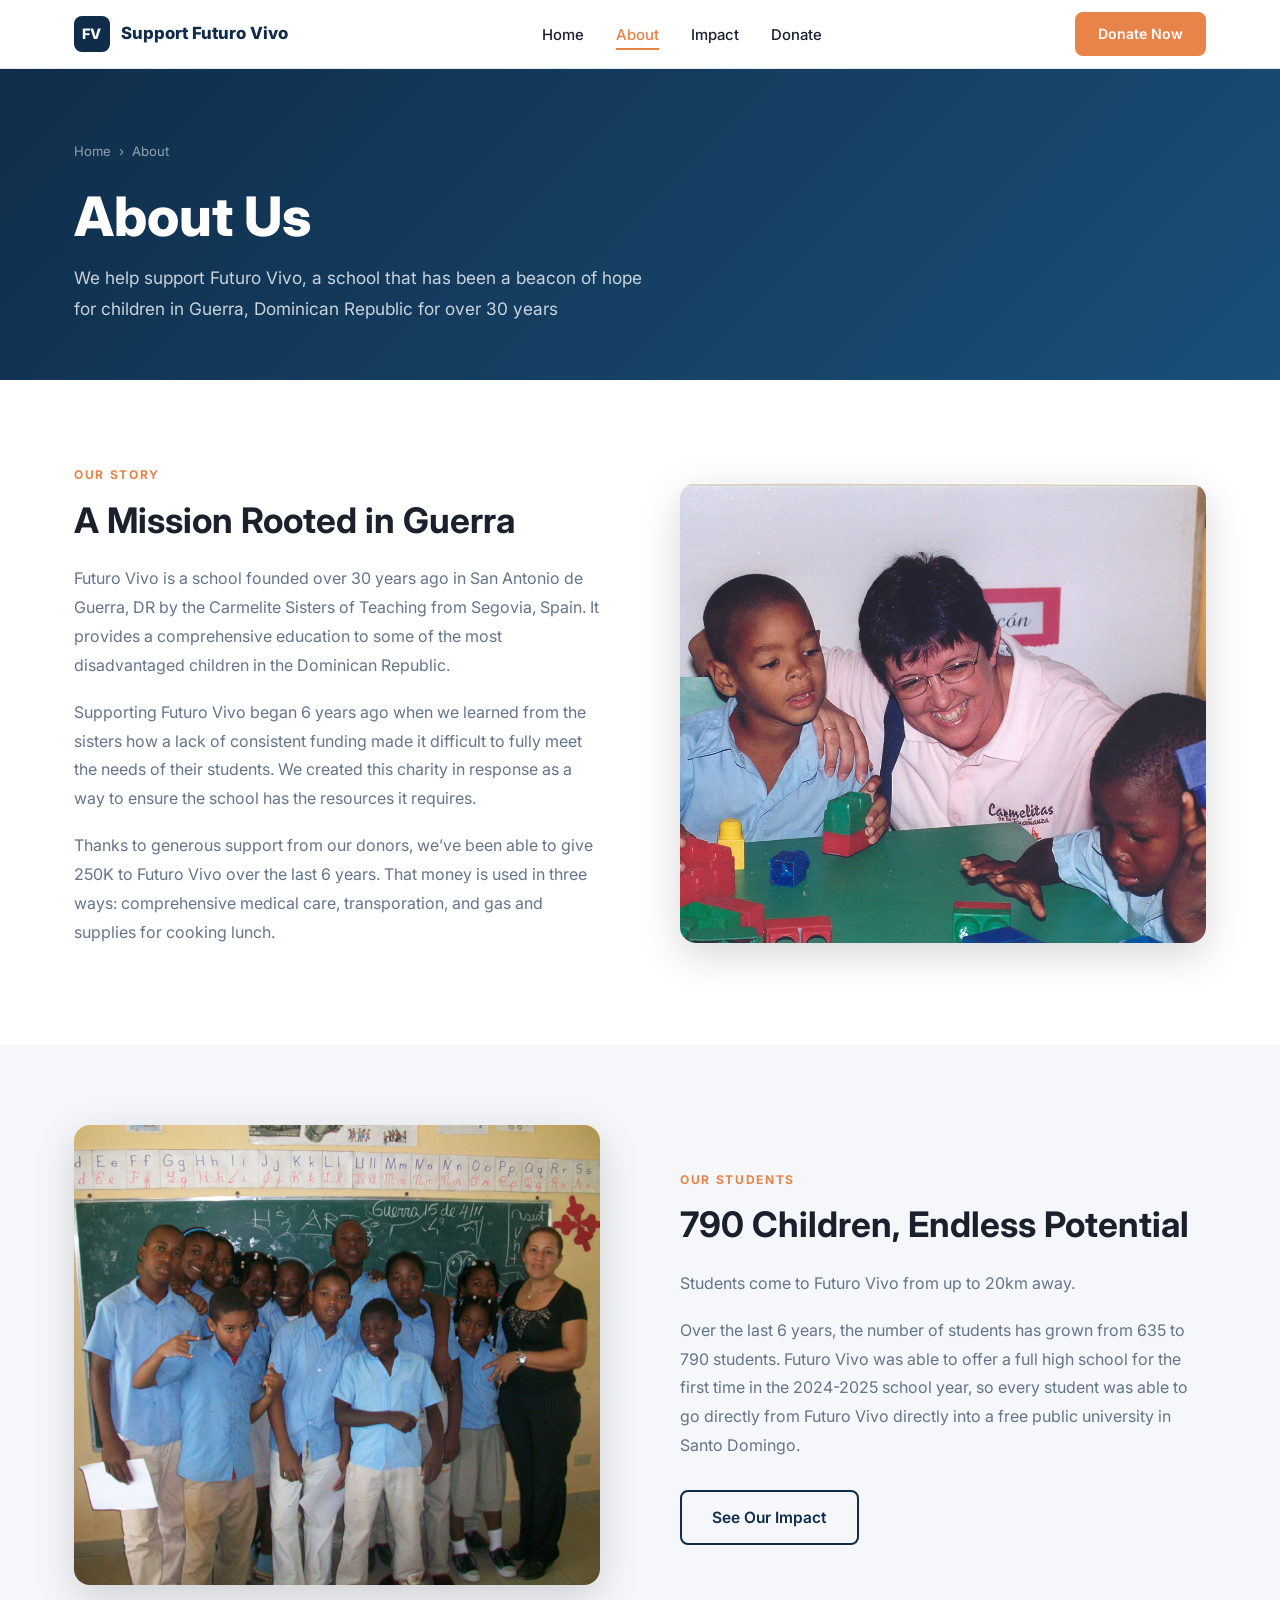
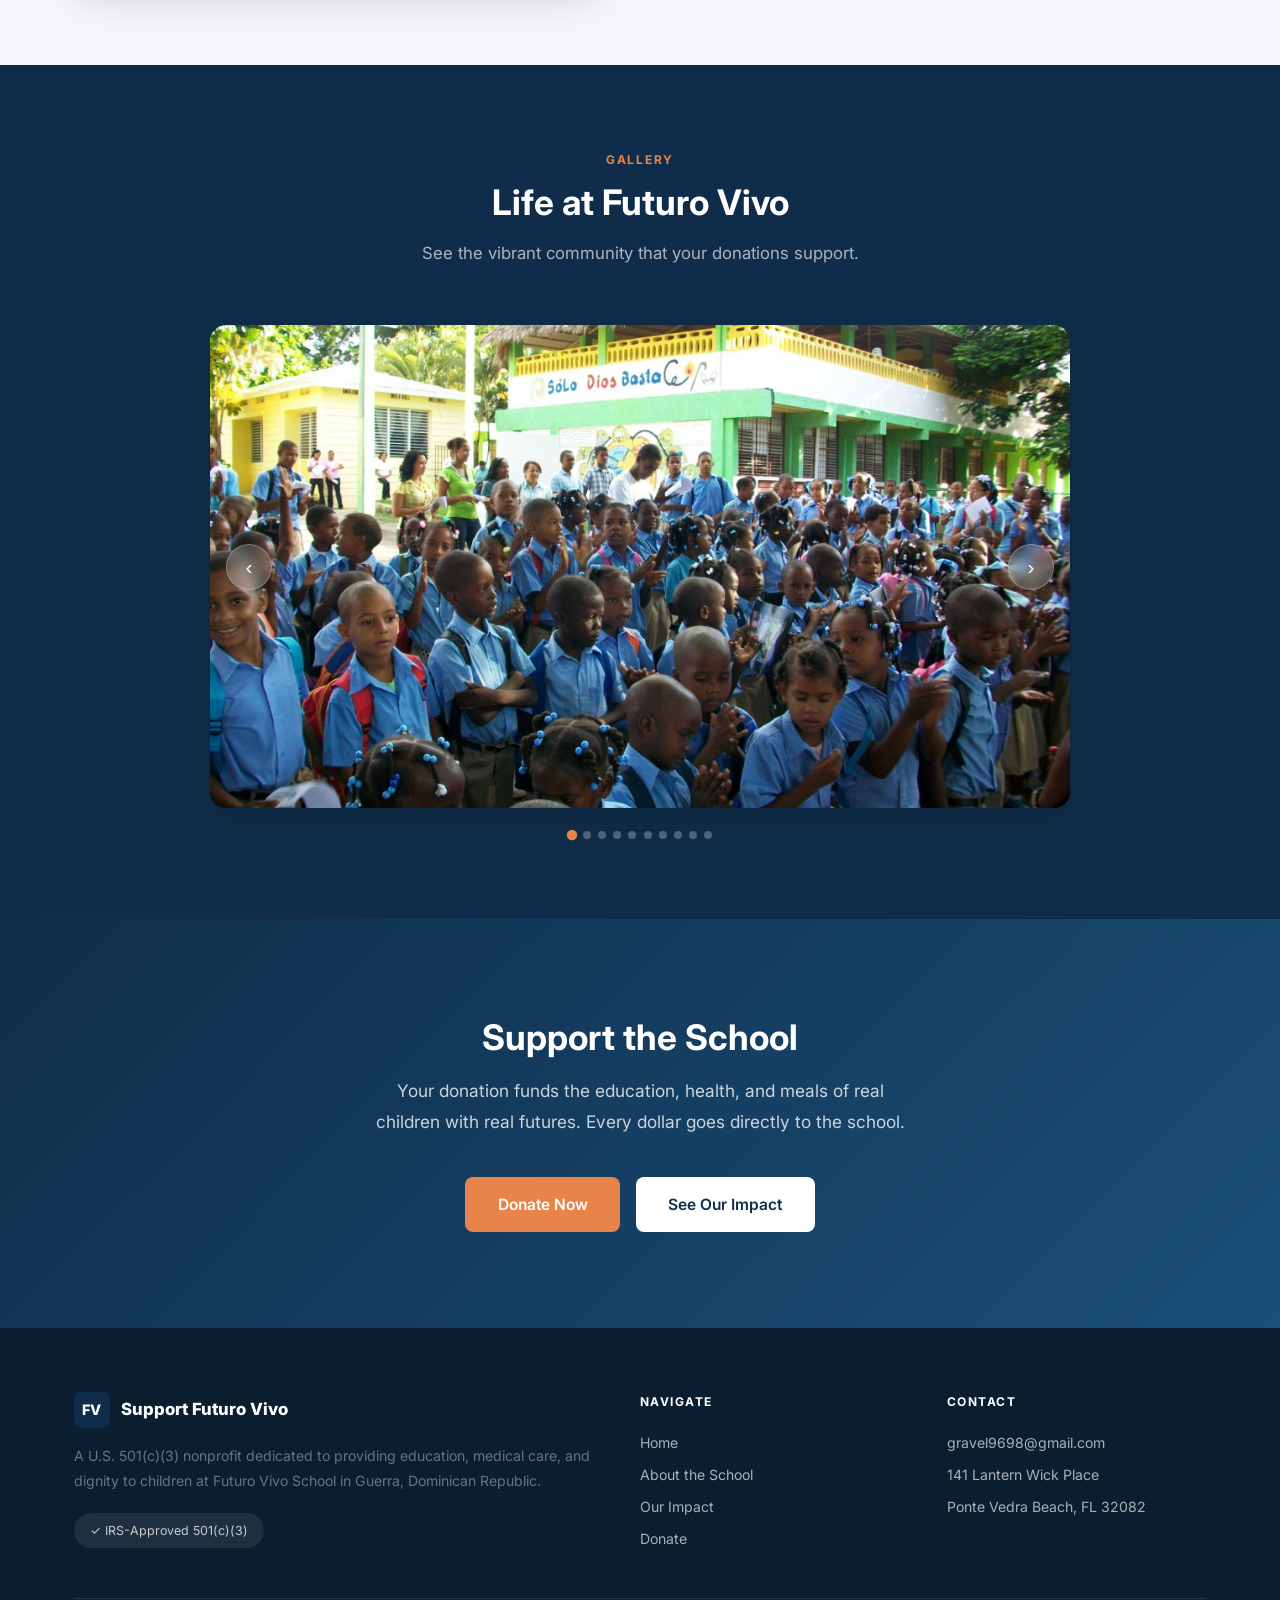
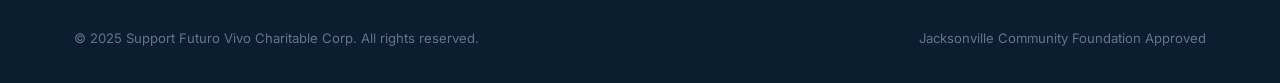
==== commit 0bfdde26: "small updates" ====
--- a/about.html
+++ b/about.html
@@ -111,7 +111,6 @@
           <div class="slide"><img src="photos/campus/building.jpg"             alt="Futuro Vivo School building"></div>
           <div class="slide"><img src="photos/campus/courtyard.JPG"            alt="Futuro Vivo School courtyard"></div>
           <div class="slide"><img src="photos/campus/tall_building.jpg"        alt="Futuro Vivo School"></div>
-          <div class="slide"><img src="photos/other/2_kids.jpg"                alt="Children at Futuro Vivo"></div>
           <div class="slide"><img src="photos/other/kids_playing.JPG"          alt="Children playing at Futuro Vivo"></div>
           <button class="slide-btn slide-prev" aria-label="Previous photo">&#8249;</button>
           <button class="slide-btn slide-next" aria-label="Next photo">&#8250;</button>
@@ -127,7 +126,6 @@
           <button class="dot" aria-label="Photo 8"></button>
           <button class="dot" aria-label="Photo 9"></button>
           <button class="dot" aria-label="Photo 10"></button>
-          <button class="dot" aria-label="Photo 11"></button>
         </div>
       </div>
     </div>
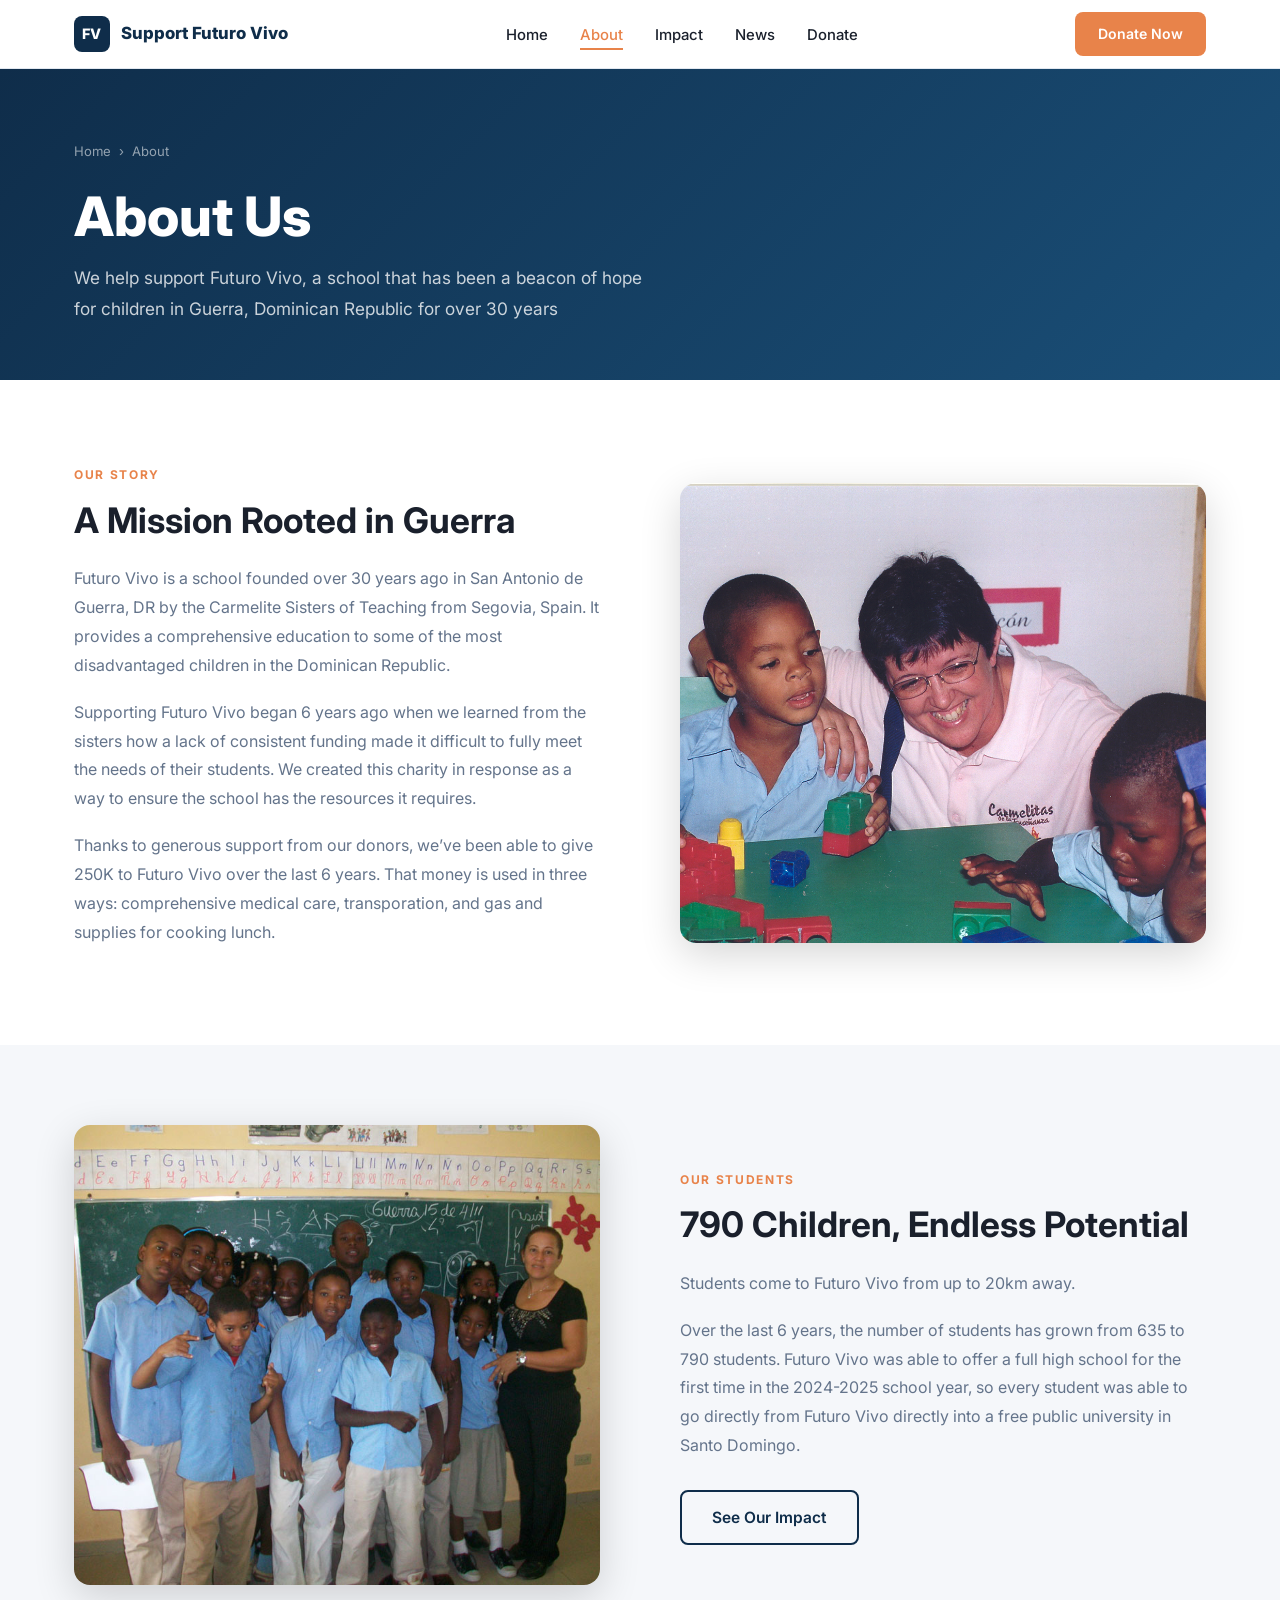
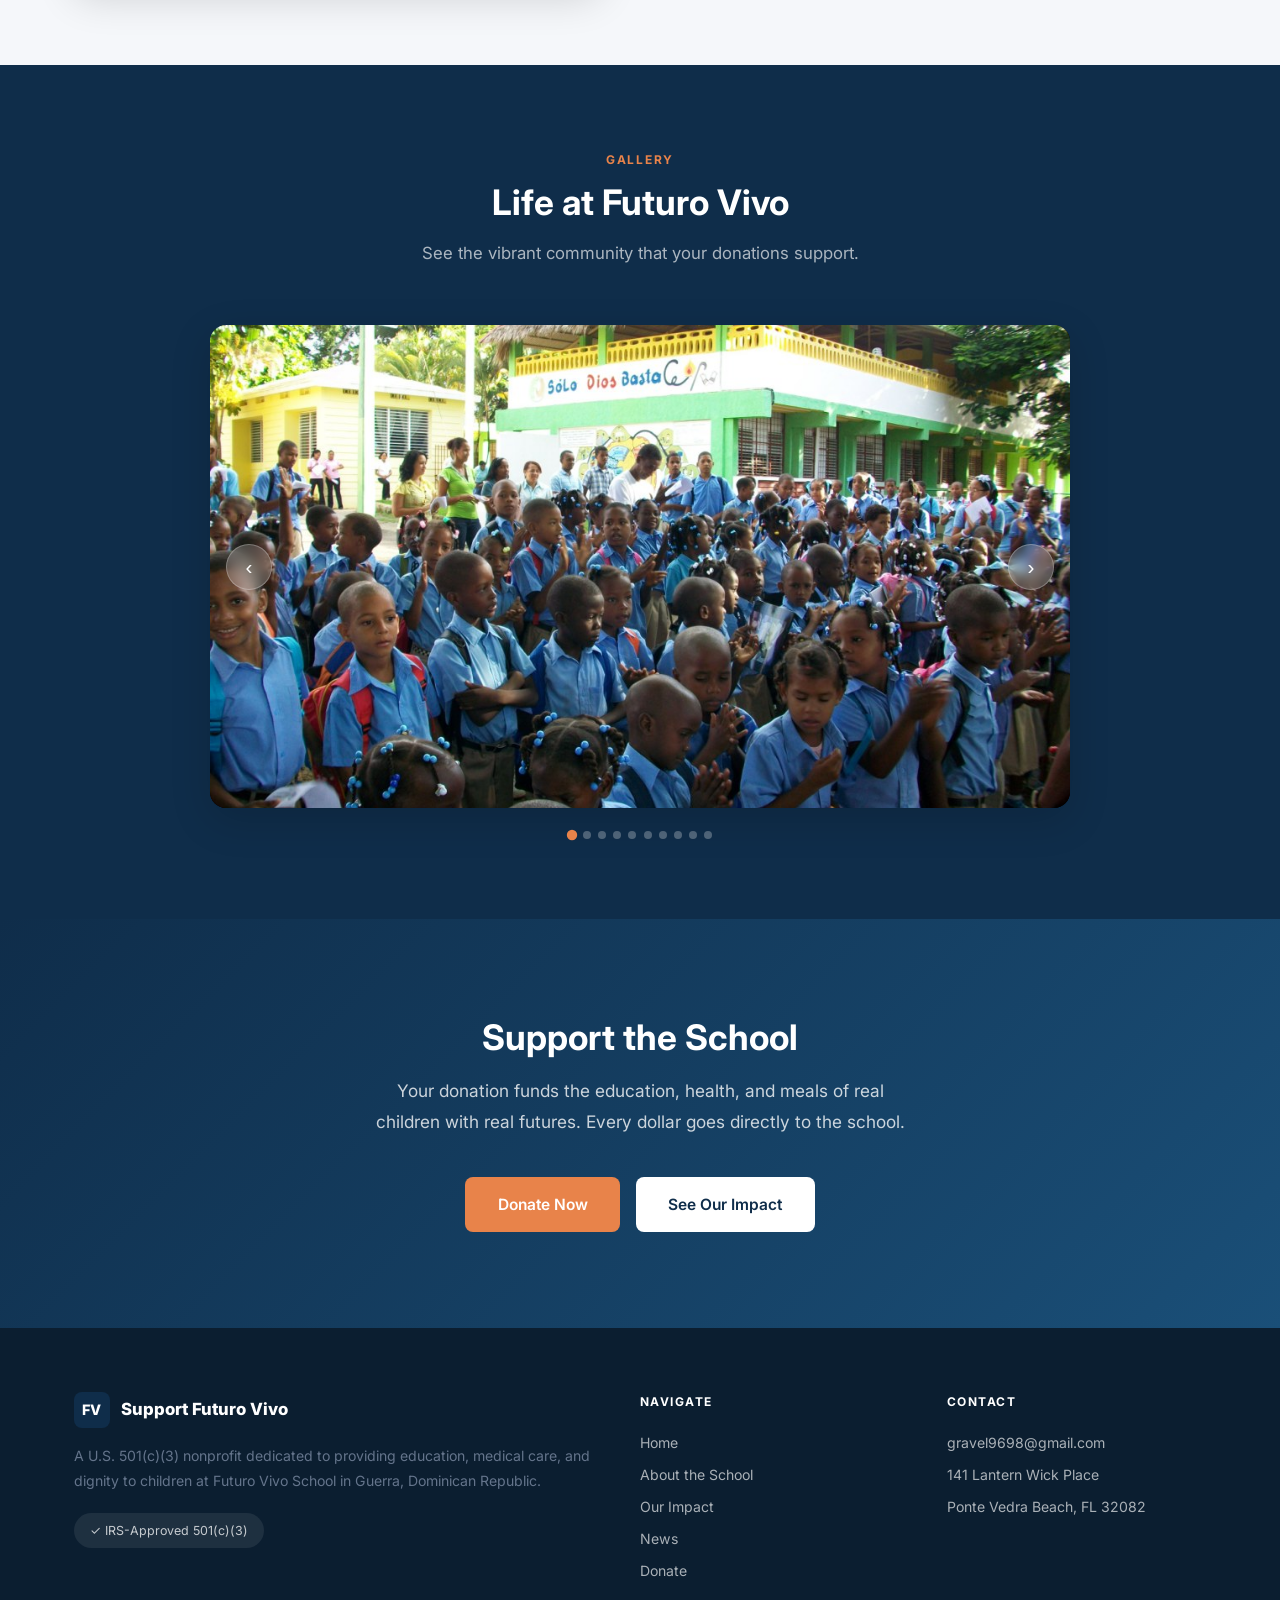
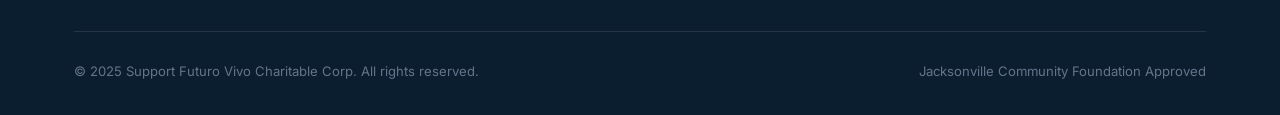
==== commit 7e8536c5: "updating" ====
--- a/about.html
+++ b/about.html
@@ -23,6 +23,7 @@
         <li><a href="index.html">Home</a></li>
         <li><a href="about.html">About</a></li>
         <li><a href="impact.html">Impact</a></li>
+        <li><a href="news.html">News</a></li>
         <li><a href="donate.html">Donate</a></li>
       </ul>
       <a href="donate.html" class="btn btn-primary nav-cta">Donate Now</a>
@@ -37,6 +38,7 @@
       <li><a href="index.html">Home</a></li>
       <li><a href="about.html">About</a></li>
       <li><a href="impact.html">Impact</a></li>
+      <li><a href="news.html">News</a></li>
       <li><a href="donate.html">Donate</a></li>
     </ul>
     <a href="donate.html" class="btn btn-primary mobile-donate">Donate Now</a>
@@ -161,6 +163,7 @@
             <li><a href="index.html">Home</a></li>
             <li><a href="about.html">About the School</a></li>
             <li><a href="impact.html">Our Impact</a></li>
+            <li><a href="news.html">News</a></li>
             <li><a href="donate.html">Donate</a></li>
           </ul>
         </div>
--- a/css/style.css
+++ b/css/style.css
@@ -810,6 +810,102 @@
 
 
 /* ============================================
+   NEWS PAGE
+   ============================================ */
+.news-grid {
+  display: grid;
+  grid-template-columns: repeat(auto-fit, minmax(300px, 1fr));
+  gap: 2rem;
+}
+.news-card {
+  background: #fff;
+  border-radius: var(--radius-lg);
+  overflow: hidden;
+  box-shadow: var(--shadow-sm);
+  border: 1px solid var(--border);
+  cursor: pointer;
+  transition: transform var(--transition), box-shadow var(--transition);
+}
+.news-card:hover,
+.news-card:focus-visible { transform: translateY(-5px); box-shadow: var(--shadow-md); }
+.news-card:focus-visible { outline: 2px solid var(--accent); outline-offset: 2px; }
+
+.news-card-img { aspect-ratio: 16 / 10; overflow: hidden; }
+.news-card-img img { width: 100%; height: 100%; object-fit: cover; transition: transform .45s ease; }
+.news-card:hover .news-card-img img { transform: scale(1.06); }
+
+.news-card-body { padding: 1.5rem; }
+.news-card-date {
+  color: var(--accent);
+  font-weight: 600;
+  font-size: .78rem;
+  text-transform: uppercase;
+  letter-spacing: .06em;
+}
+.news-card-body h3 { color: var(--text-dark); margin: .5rem 0 .6rem; }
+.news-card-body p { font-size: .92rem; color: var(--text-muted); }
+.news-card-link {
+  display: inline-block;
+  margin-top: .9rem;
+  font-weight: 600;
+  font-size: .88rem;
+  color: var(--primary);
+}
+
+.news-empty { text-align: center; color: var(--text-muted); padding: 2rem 0; grid-column: 1 / -1; }
+
+/* News post modal */
+.news-modal {
+  display: none;
+  position: fixed; inset: 0;
+  z-index: 1100;
+  align-items: center;
+  justify-content: center;
+  padding: 2rem 1rem;
+}
+.news-modal.open { display: flex; }
+.news-modal-overlay {
+  position: absolute; inset: 0;
+  background: rgba(15,45,74,.72);
+}
+.news-modal-panel {
+  position: relative;
+  background: #fff;
+  border-radius: var(--radius-lg);
+  max-width: 720px;
+  width: 100%;
+  max-height: 86vh;
+  overflow-y: auto;
+  box-shadow: var(--shadow-lg);
+  padding: 2.5rem;
+}
+.news-modal-close {
+  position: absolute;
+  top: 1rem; right: 1.25rem;
+  background: none;
+  border: none;
+  font-size: 1.8rem;
+  line-height: 1;
+  cursor: pointer;
+  color: var(--text-muted);
+  opacity: .75;
+  transition: opacity var(--transition);
+}
+.news-modal-close:hover { opacity: 1; }
+
+.news-modal-date {
+  color: var(--accent);
+  font-weight: 600;
+  font-size: .8rem;
+  text-transform: uppercase;
+  letter-spacing: .06em;
+}
+.news-modal-panel h2 { color: var(--text-dark); margin: .5rem 0 1.25rem; }
+.news-modal-body p { margin-bottom: 1rem; }
+.news-modal-gallery { margin-top: 1.5rem; }
+
+
+/* ============================================
    RESPONSIVE
    ============================================ */
 @media (max-width: 960px) {
@@ -845,6 +941,8 @@
   .footer-bottom { flex-direction: column; text-align: center; }
 
   .amount-grid { grid-template-columns: repeat(2, 1fr); }
+
+  .news-modal-panel { padding: 1.75rem; }
 }
 
 @media (max-width: 480px) {
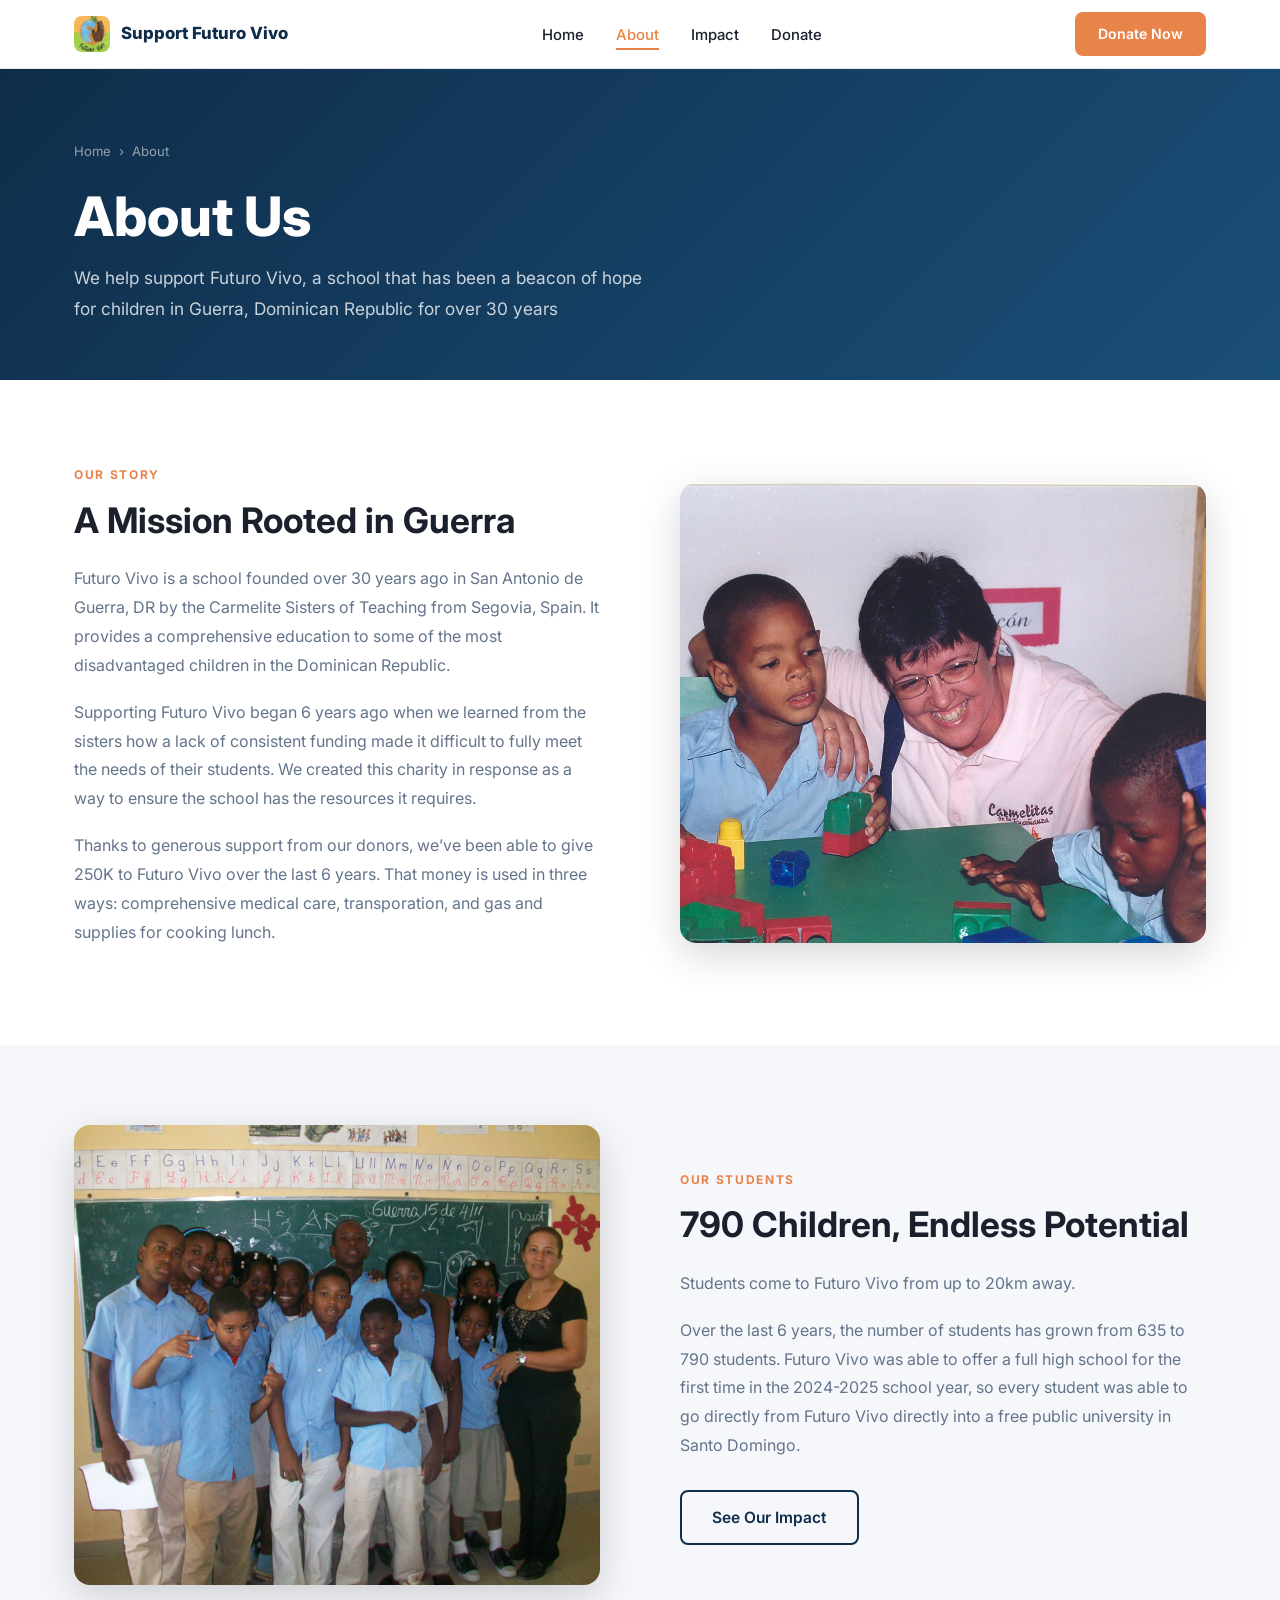
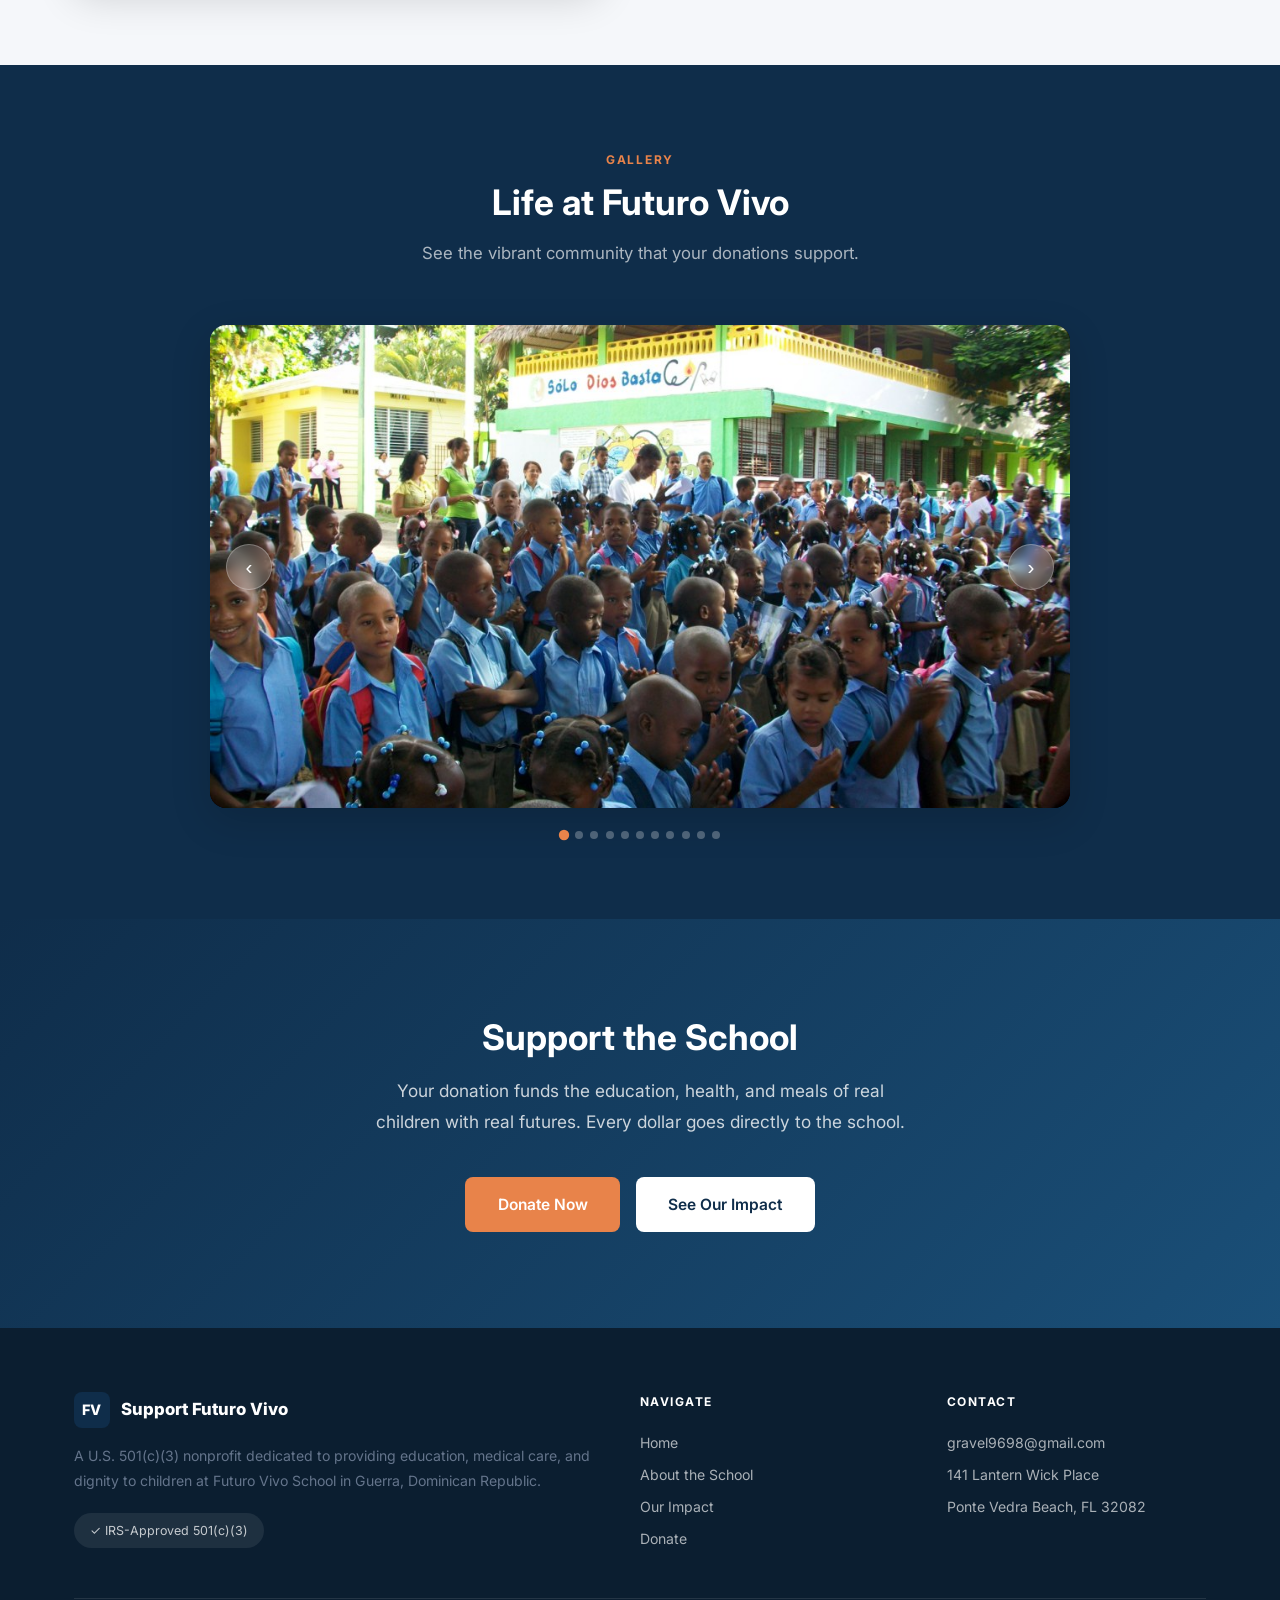
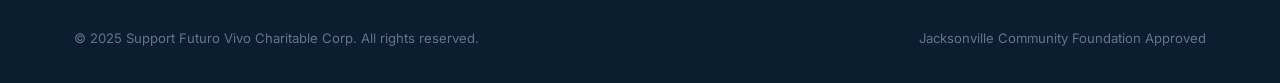
==== commit e7a3790c: "adding logo and new photos" ====
--- a/about.html
+++ b/about.html
@@ -16,14 +16,13 @@
   <nav class="nav" id="nav">
     <div class="container nav-inner">
       <a href="index.html" class="nav-logo">
-        <div class="logo-mark">FV</div>
+        <img src="photos/logo.jpeg" alt="Futuro Vivo School logo" class="logo-mark">
         Support Futuro Vivo
       </a>
       <ul class="nav-links">
         <li><a href="index.html">Home</a></li>
         <li><a href="about.html">About</a></li>
         <li><a href="impact.html">Impact</a></li>
-        <li><a href="news.html">News</a></li>
         <li><a href="donate.html">Donate</a></li>
       </ul>
       <a href="donate.html" class="btn btn-primary nav-cta">Donate Now</a>
@@ -38,7 +37,6 @@
       <li><a href="index.html">Home</a></li>
       <li><a href="about.html">About</a></li>
       <li><a href="impact.html">Impact</a></li>
-      <li><a href="news.html">News</a></li>
       <li><a href="donate.html">Donate</a></li>
     </ul>
     <a href="donate.html" class="btn btn-primary mobile-donate">Donate Now</a>
@@ -109,6 +107,7 @@
           <div class="slide"><img src="photos/students/students_3.jpg"         alt="Students at Futuro Vivo School"></div>
           <div class="slide"><img src="photos/students/students_4.jpg"         alt="Students at Futuro Vivo School"></div>
           <div class="slide"><img src="photos/students/students_5.jpg"         alt="Students at Futuro Vivo School"></div>
+          <div class="slide"><img src="photos/students/students_6.jpg"         alt="Children at Futuro Vivo School"></div>
           <div class="slide"><img src="photos/campus/buildings.jpg"            alt="Futuro Vivo School campus"></div>
           <div class="slide"><img src="photos/campus/building.jpg"             alt="Futuro Vivo School building"></div>
           <div class="slide"><img src="photos/campus/courtyard.JPG"            alt="Futuro Vivo School courtyard"></div>
@@ -128,6 +127,7 @@
           <button class="dot" aria-label="Photo 8"></button>
           <button class="dot" aria-label="Photo 9"></button>
           <button class="dot" aria-label="Photo 10"></button>
+          <button class="dot" aria-label="Photo 11"></button>
         </div>
       </div>
     </div>
@@ -163,7 +163,6 @@
             <li><a href="index.html">Home</a></li>
             <li><a href="about.html">About the School</a></li>
             <li><a href="impact.html">Our Impact</a></li>
-            <li><a href="news.html">News</a></li>
             <li><a href="donate.html">Donate</a></li>
           </ul>
         </div>
--- a/css/style.css
+++ b/css/style.css
@@ -133,6 +133,7 @@
   font-weight: 800;
   letter-spacing: .02em;
   flex-shrink: 0;
+  object-fit: cover;
 }
 
 .nav-links {
@@ -810,102 +811,6 @@
 
 
 /* ============================================
-   NEWS PAGE
-   ============================================ */
-.news-grid {
-  display: grid;
-  grid-template-columns: repeat(auto-fit, minmax(300px, 1fr));
-  gap: 2rem;
-}
-.news-card {
-  background: #fff;
-  border-radius: var(--radius-lg);
-  overflow: hidden;
-  box-shadow: var(--shadow-sm);
-  border: 1px solid var(--border);
-  cursor: pointer;
-  transition: transform var(--transition), box-shadow var(--transition);
-}
-.news-card:hover,
-.news-card:focus-visible { transform: translateY(-5px); box-shadow: var(--shadow-md); }
-.news-card:focus-visible { outline: 2px solid var(--accent); outline-offset: 2px; }
-
-.news-card-img { aspect-ratio: 16 / 10; overflow: hidden; }
-.news-card-img img { width: 100%; height: 100%; object-fit: cover; transition: transform .45s ease; }
-.news-card:hover .news-card-img img { transform: scale(1.06); }
-
-.news-card-body { padding: 1.5rem; }
-.news-card-date {
-  color: var(--accent);
-  font-weight: 600;
-  font-size: .78rem;
-  text-transform: uppercase;
-  letter-spacing: .06em;
-}
-.news-card-body h3 { color: var(--text-dark); margin: .5rem 0 .6rem; }
-.news-card-body p { font-size: .92rem; color: var(--text-muted); }
-.news-card-link {
-  display: inline-block;
-  margin-top: .9rem;
-  font-weight: 600;
-  font-size: .88rem;
-  color: var(--primary);
-}
-
-.news-empty { text-align: center; color: var(--text-muted); padding: 2rem 0; grid-column: 1 / -1; }
-
-/* News post modal */
-.news-modal {
-  display: none;
-  position: fixed; inset: 0;
-  z-index: 1100;
-  align-items: center;
-  justify-content: center;
-  padding: 2rem 1rem;
-}
-.news-modal.open { display: flex; }
-.news-modal-overlay {
-  position: absolute; inset: 0;
-  background: rgba(15,45,74,.72);
-}
-.news-modal-panel {
-  position: relative;
-  background: #fff;
-  border-radius: var(--radius-lg);
-  max-width: 720px;
-  width: 100%;
-  max-height: 86vh;
-  overflow-y: auto;
-  box-shadow: var(--shadow-lg);
-  padding: 2.5rem;
-}
-.news-modal-close {
-  position: absolute;
-  top: 1rem; right: 1.25rem;
-  background: none;
-  border: none;
-  font-size: 1.8rem;
-  line-height: 1;
-  cursor: pointer;
-  color: var(--text-muted);
-  opacity: .75;
-  transition: opacity var(--transition);
-}
-.news-modal-close:hover { opacity: 1; }
-
-.news-modal-date {
-  color: var(--accent);
-  font-weight: 600;
-  font-size: .8rem;
-  text-transform: uppercase;
-  letter-spacing: .06em;
-}
-.news-modal-panel h2 { color: var(--text-dark); margin: .5rem 0 1.25rem; }
-.news-modal-body p { margin-bottom: 1rem; }
-.news-modal-gallery { margin-top: 1.5rem; }
-
-
-/* ============================================
    RESPONSIVE
    ============================================ */
 @media (max-width: 960px) {
@@ -941,8 +846,6 @@
   .footer-bottom { flex-direction: column; text-align: center; }
 
   .amount-grid { grid-template-columns: repeat(2, 1fr); }
-
-  .news-modal-panel { padding: 1.75rem; }
 }
 
 @media (max-width: 480px) {
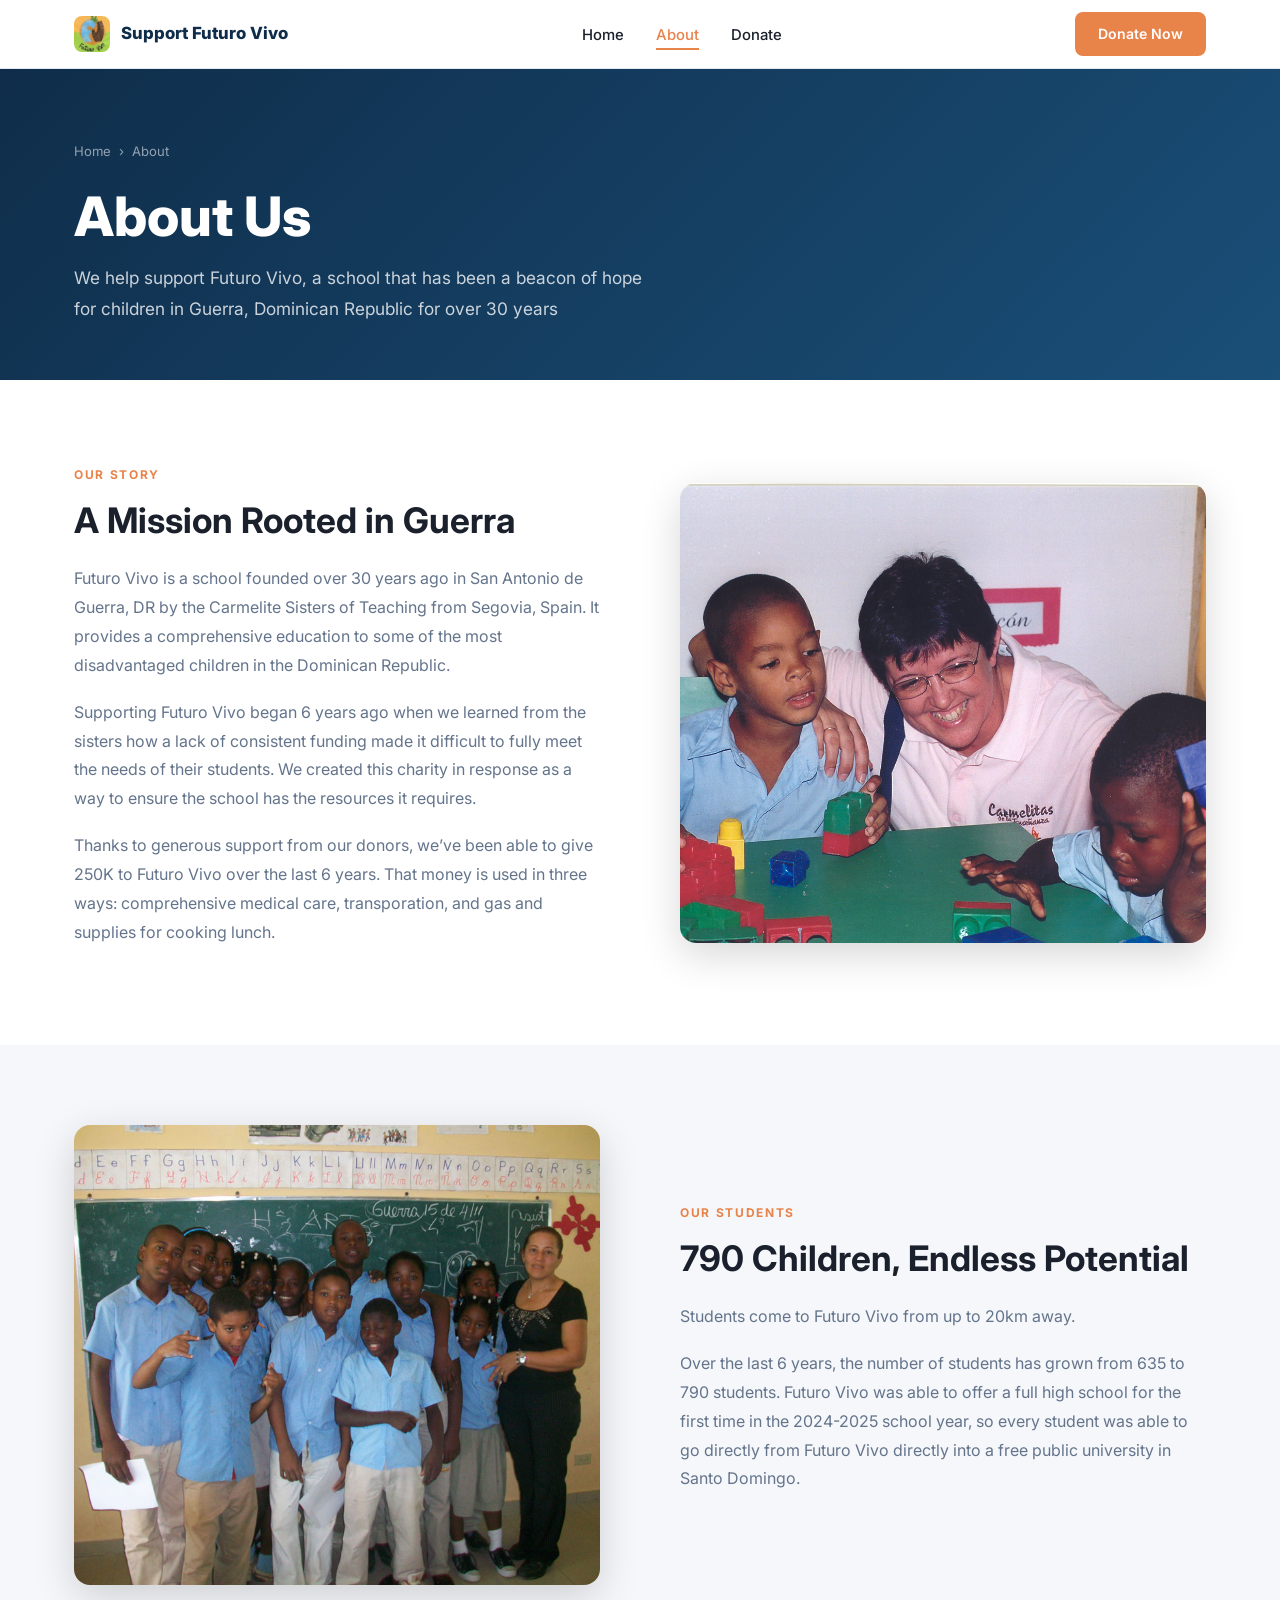
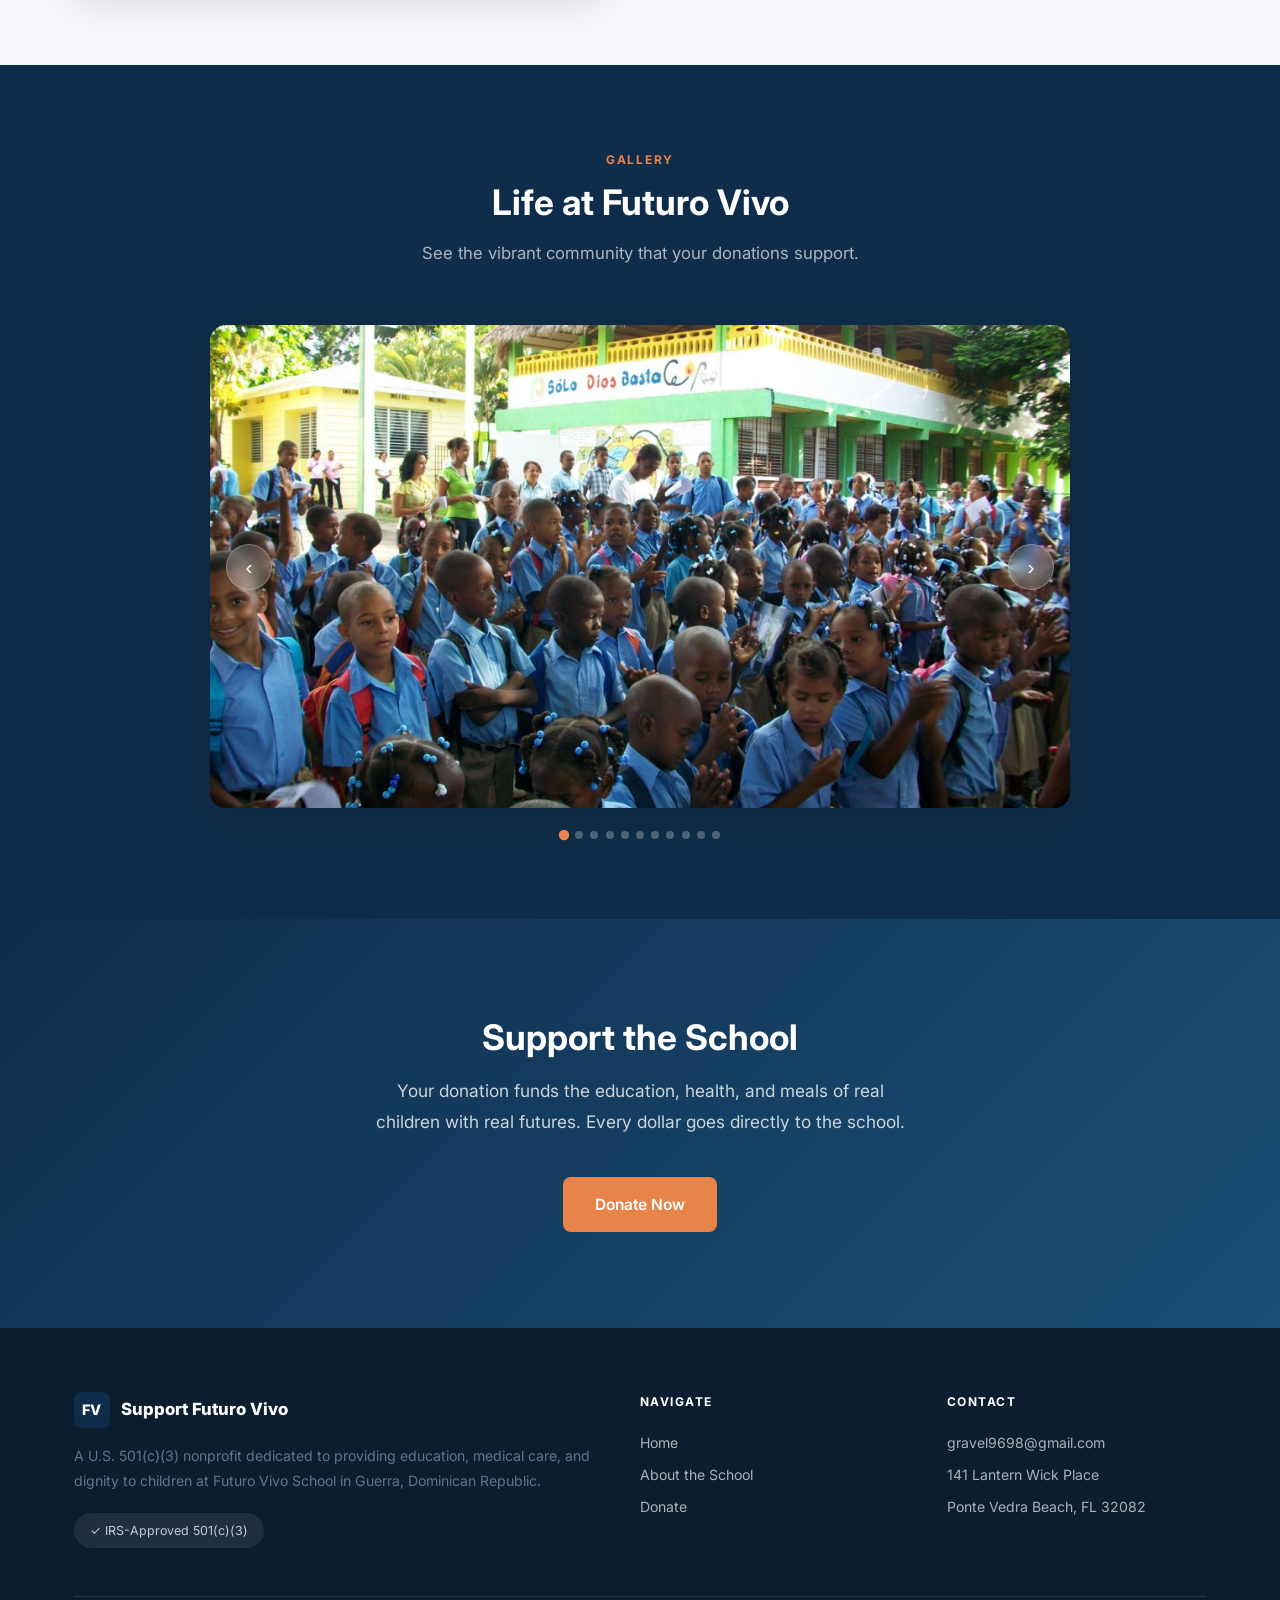
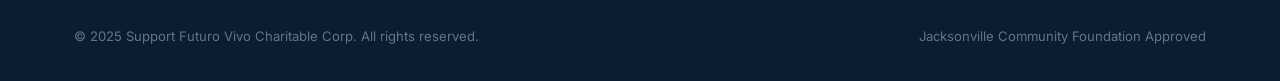
==== commit 414db7fd: "fixing image rotation and leaving out stats page for now" ====
--- a/about.html
+++ b/about.html
@@ -22,7 +22,6 @@
       <ul class="nav-links">
         <li><a href="index.html">Home</a></li>
         <li><a href="about.html">About</a></li>
-        <li><a href="impact.html">Impact</a></li>
         <li><a href="donate.html">Donate</a></li>
       </ul>
       <a href="donate.html" class="btn btn-primary nav-cta">Donate Now</a>
@@ -36,7 +35,6 @@
     <ul>
       <li><a href="index.html">Home</a></li>
       <li><a href="about.html">About</a></li>
-      <li><a href="impact.html">Impact</a></li>
       <li><a href="donate.html">Donate</a></li>
     </ul>
     <a href="donate.html" class="btn btn-primary mobile-donate">Donate Now</a>
@@ -86,7 +84,6 @@
           <h2>790 Children, Endless Potential</h2>
           <p>Students come to Futuro Vivo from up to 20km away.</p>
           <p>Over the last 6 years, the number of students has grown from 635 to 790 students. Futuro Vivo was able to offer a full high school for the first time in the 2024-2025 school year, so every student was able to go directly from Futuro Vivo directly into a free public university in Santo Domingo.</p>
-          <a href="impact.html" class="btn btn-outline">See Our Impact</a>
         </div>
       </div>
     </div>
@@ -140,7 +137,6 @@
       <p>Your donation funds the education, health, and meals of real children with real futures. Every dollar goes directly to the school.</p>
       <div class="cta-buttons">
         <a href="donate.html" class="btn btn-primary">Donate Now</a>
-        <a href="impact.html" class="btn btn-white">See Our Impact</a>
       </div>
     </div>
   </section>
@@ -162,7 +158,6 @@
           <ul>
             <li><a href="index.html">Home</a></li>
             <li><a href="about.html">About the School</a></li>
-            <li><a href="impact.html">Our Impact</a></li>
             <li><a href="donate.html">Donate</a></li>
           </ul>
         </div>
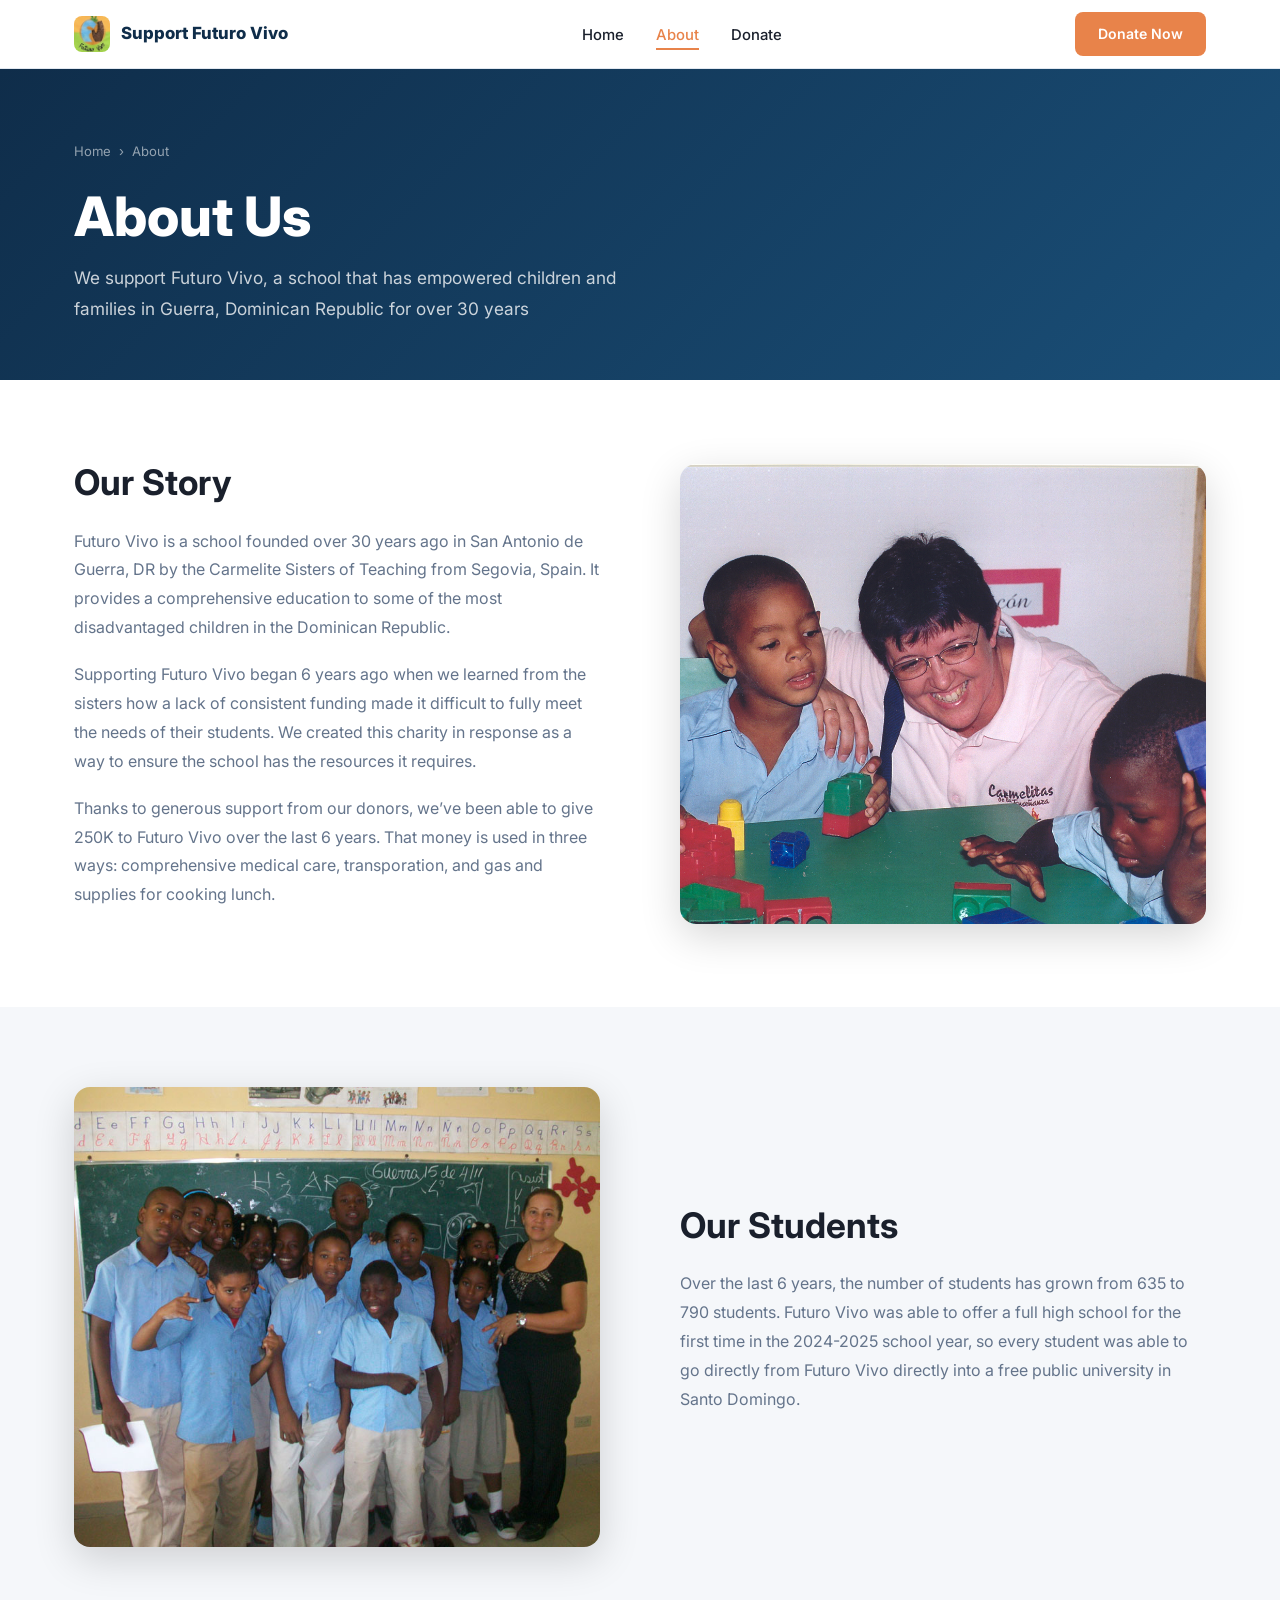
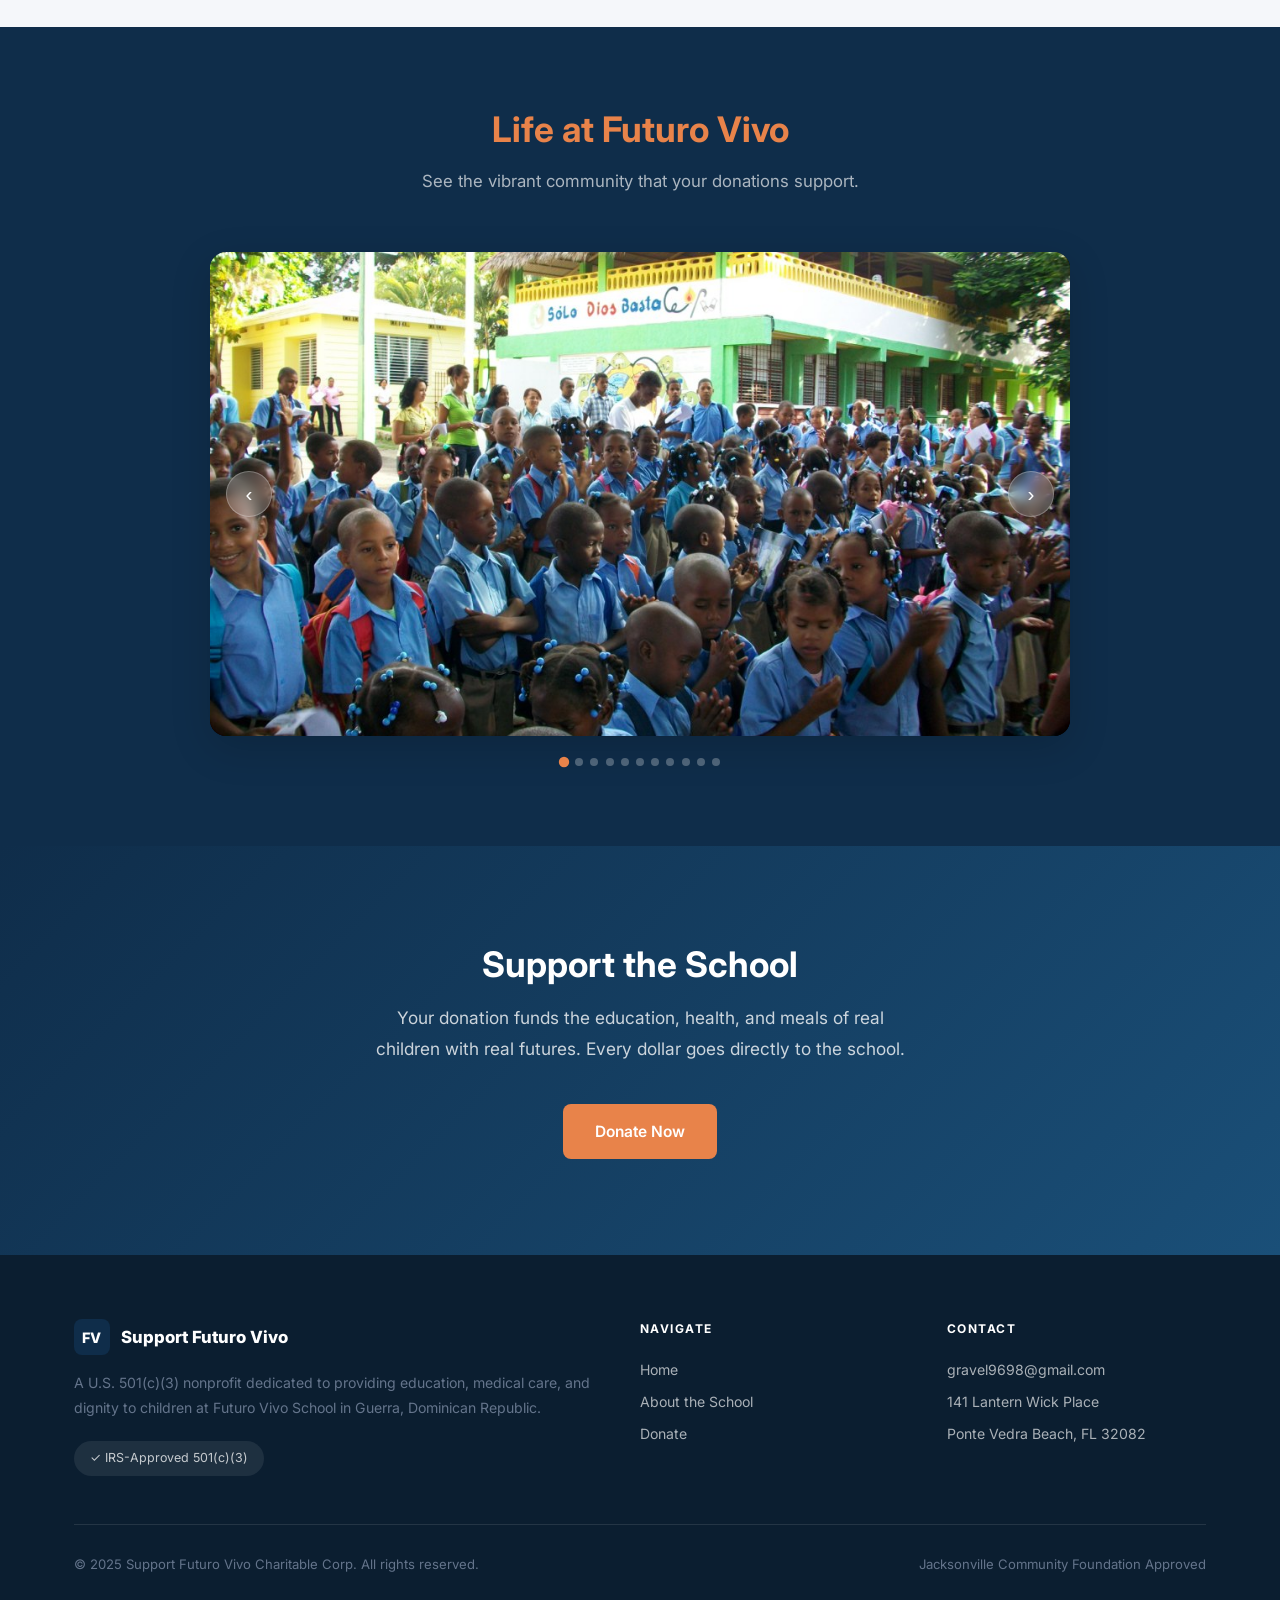
==== commit 7f7755ff: "updating" ====
--- a/about.html
+++ b/about.html
@@ -49,7 +49,7 @@
         <span>About</span>
       </nav>
       <h1>About Us</h1>
-      <p>We help support Futuro Vivo, a school that has been a beacon of hope for children in Guerra, Dominican Republic for over 30 years</p>
+      <p>We support Futuro Vivo, a school that has empowered children and families in Guerra, Dominican Republic for over 30 years</p>
     </div>
   </section>
 
@@ -58,8 +58,7 @@
     <div class="container">
       <div class="about-grid">
         <div class="about-text fade-in">
-          <span class="eyebrow">Our Story</span>
-          <h2>A Mission Rooted in Guerra</h2>
+          <h2>Our Story</h2>
           <p>Futuro Vivo is a school founded over 30 years ago in San Antonio de Guerra, DR by the Carmelite Sisters of Teaching from Segovia, Spain. It provides a comprehensive education to some of the most disadvantaged children in the Dominican Republic.</p>
           <p>Supporting Futuro Vivo began 6 years ago when we learned from the sisters how a lack of consistent funding made it difficult to fully meet the needs of their students. We created this charity in response as a way to ensure the school has the resources it requires.</p>
           <p>Thanks to generous support from our donors, we’ve been able to give 250K to Futuro Vivo over the last 6 years. That money is used in three ways: comprehensive medical care, transporation, and gas and supplies for cooking lunch.</p>
@@ -80,9 +79,7 @@
           <img src="photos/students/students_4.jpg" alt="Students at Futuro Vivo School">
         </div>
         <div class="about-text fade-in">
-          <span class="eyebrow">Our Students</span>
-          <h2>790 Children, Endless Potential</h2>
-          <p>Students come to Futuro Vivo from up to 20km away.</p>
+          <h2>Our Students</h2>
           <p>Over the last 6 years, the number of students has grown from 635 to 790 students. Futuro Vivo was able to offer a full high school for the first time in the 2024-2025 school year, so every student was able to go directly from Futuro Vivo directly into a free public university in Santo Domingo.</p>
         </div>
       </div>
@@ -93,8 +90,7 @@
   <section class="slideshow-section">
     <div class="container">
       <div class="section-header fade-in">
-        <span class="eyebrow">Gallery</span>
-        <h2>Life at Futuro Vivo</h2>
+        <h2 class="accent-heading">Life at Futuro Vivo</h2>
         <p>See the vibrant community that your donations support.</p>
       </div>
       <div class="slideshow-wrap">
--- a/css/style.css
+++ b/css/style.css
@@ -79,8 +79,21 @@
   color: var(--accent);
   margin-bottom: .65rem;
 }
+.eyebrow-large {
+  display: inline-block;
+  text-transform: uppercase;
+  letter-spacing: .14em;
+  font-size: .88rem;
+  font-weight: 700;
+  color: var(--accent);
+  margin-bottom: .65rem;
+}
 .section-header h2 { color: var(--text-dark); margin-bottom: .9rem; }
 .section-header p  { max-width: 580px; margin: 0 auto; font-size: 1.05rem; }
+
+/* Single combined heading (label + title merged into one), used where we
+   dropped the separate eyebrow label above a heading. */
+.accent-heading { color: var(--accent) !important; }
 
 /* ---- Fade-in on scroll ---- */
 .fade-in {
